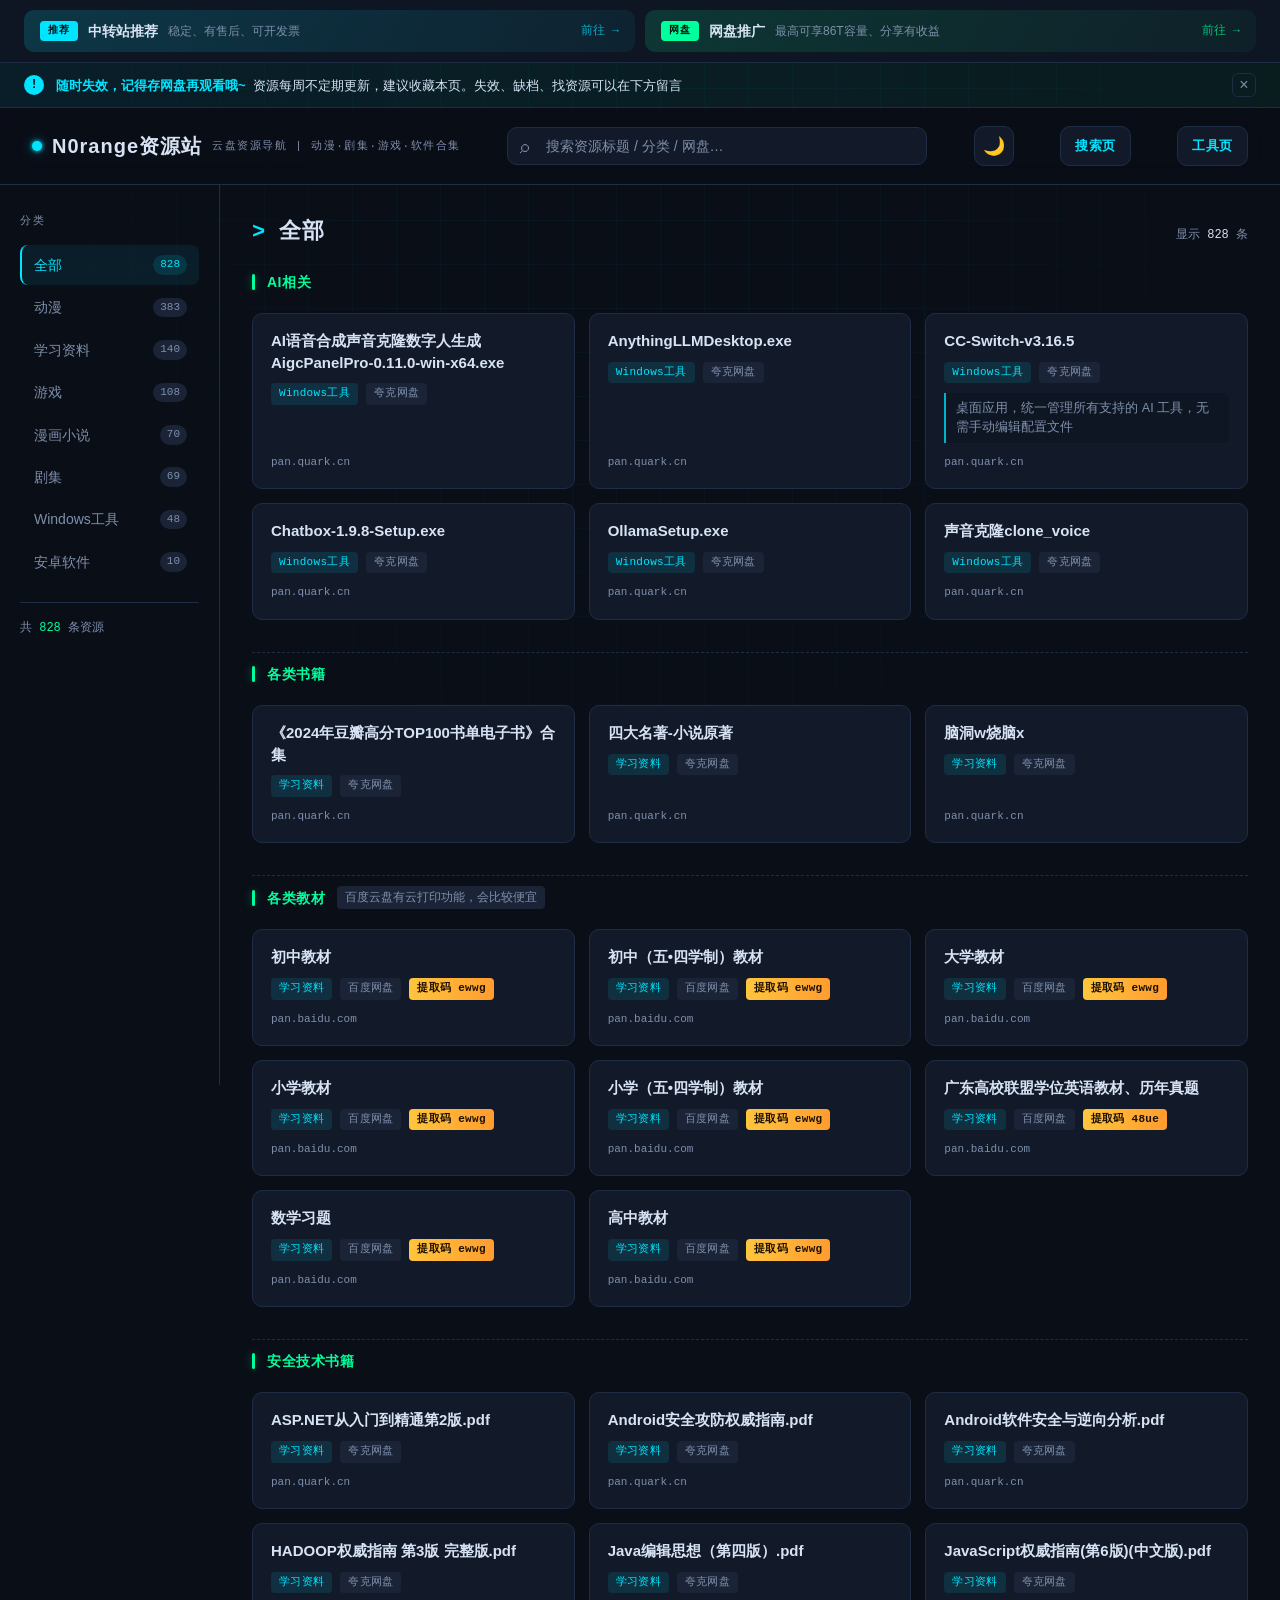
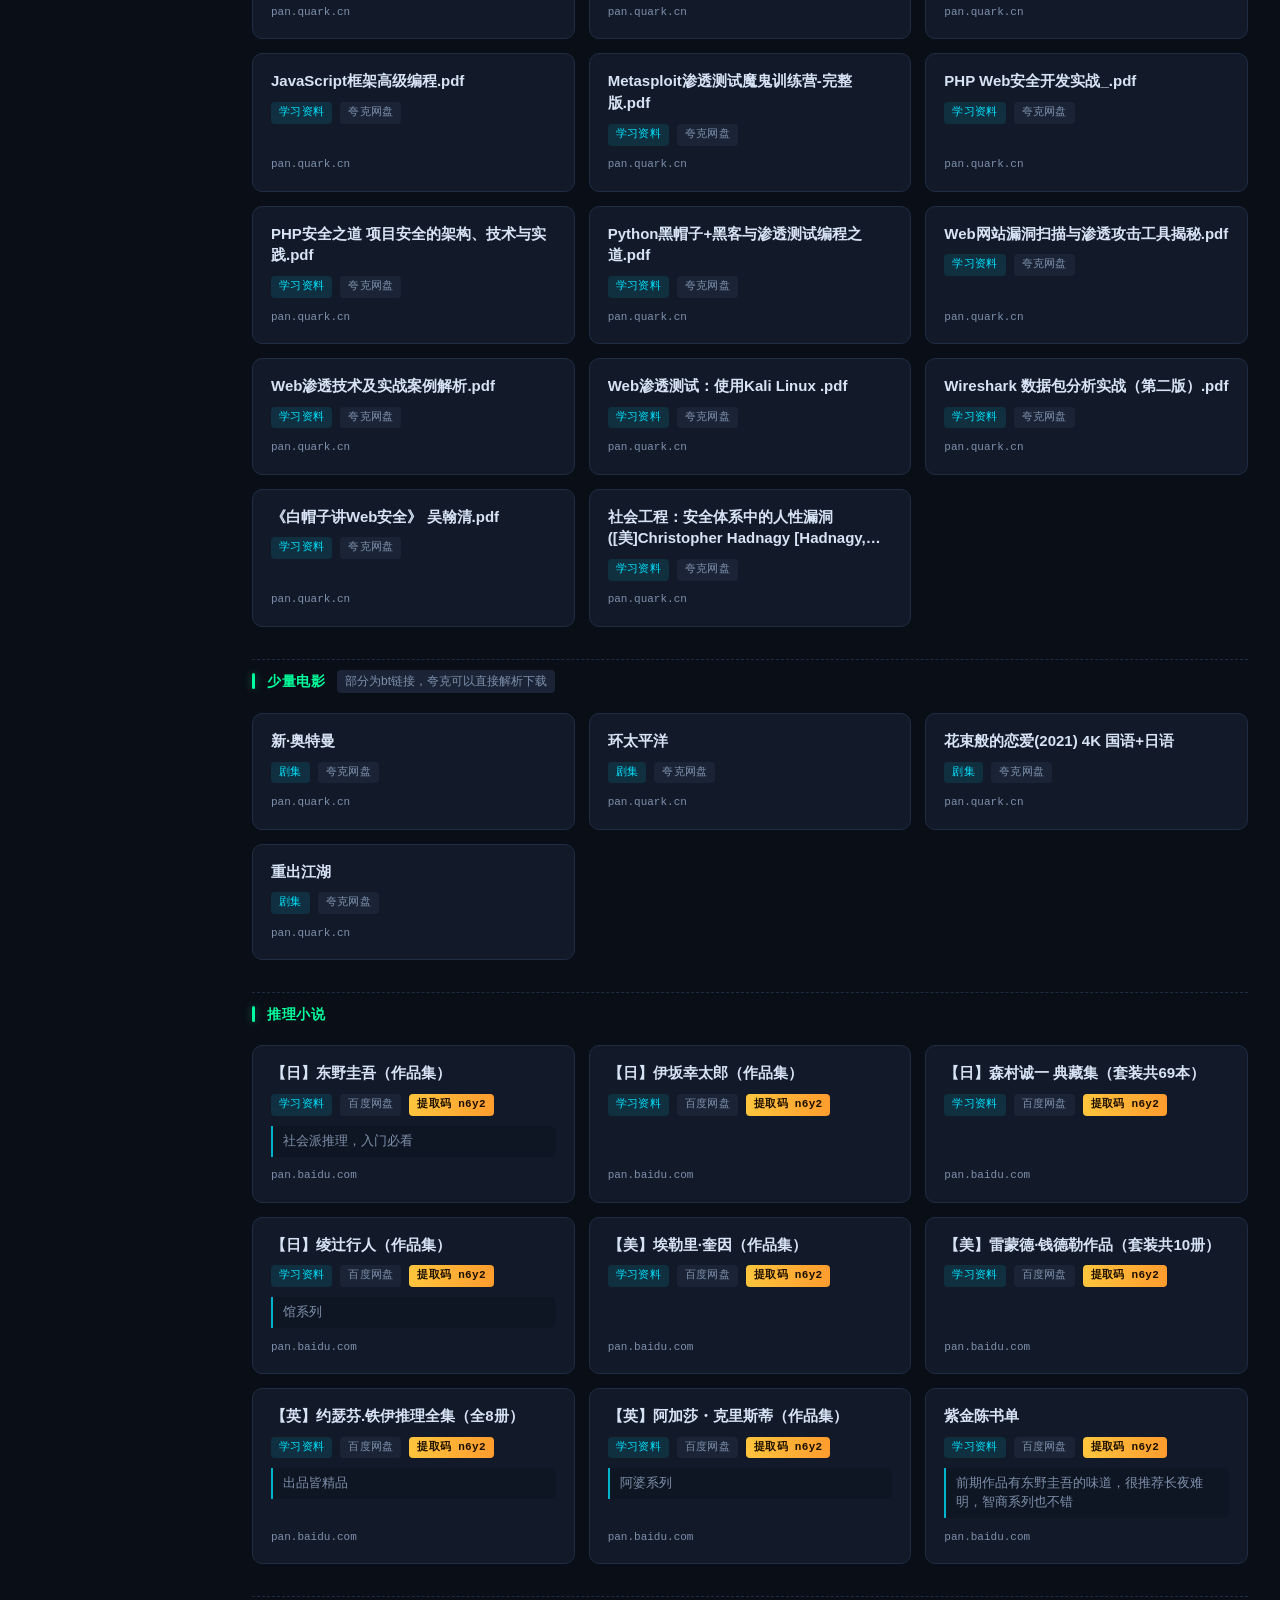
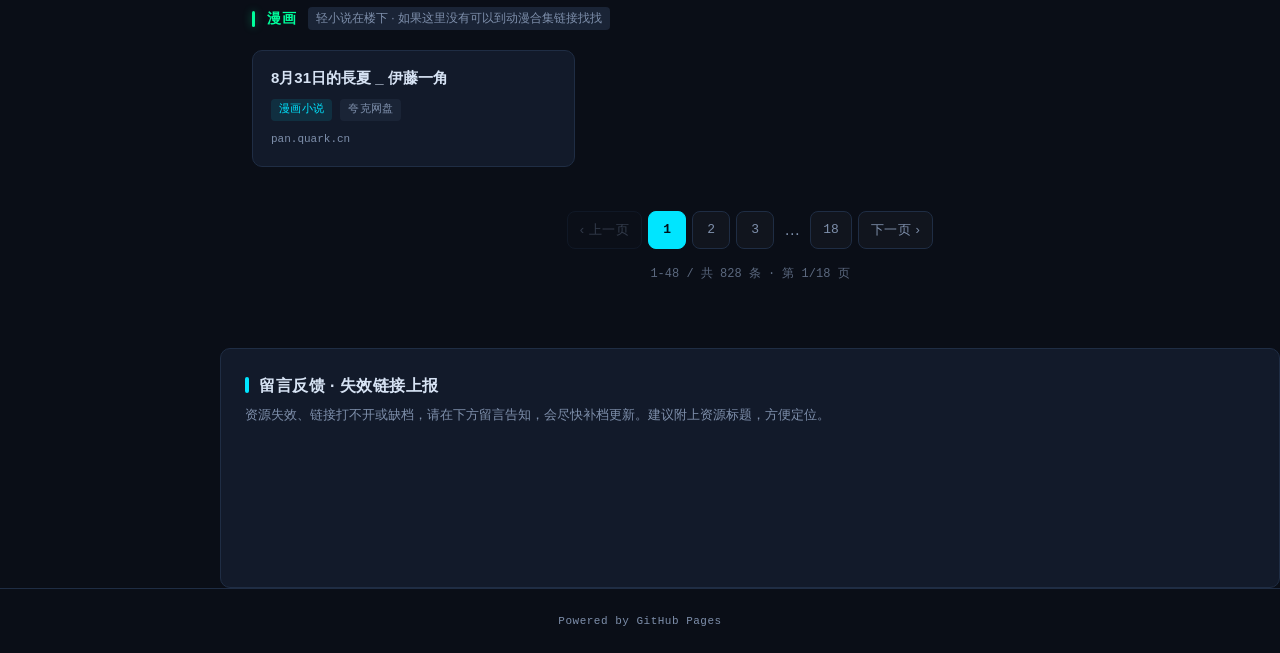
==== index.html @ 257127d5 "feat: 新增开发者工具页 tools.html - 格式化：JSON / Header / Cookie / Dict / JS / HTML - 转换：curl转requests / curl转" ====
<!DOCTYPE html>
<html lang="zh-CN">
<head>
  <meta charset="UTF-8" />
  <meta name="viewport" content="width=device-width, initial-scale=1.0" />

  <title>N0range资源站 - 云盘资源导航 | 动漫·剧集·游戏·漫画·轻小说·软件合集</title>
  <meta name="description" content="N0range资源站收录800+云盘资源：动漫、剧集、游戏、Windows软件、安卓应用、学习资料、漫画、轻小说，夸克/百度网盘链接持续更新，支持搜索与分类浏览，建议收藏本页。" />
  <meta name="keywords" content="云盘资源,夸克网盘,百度网盘,动漫资源,剧集,游戏下载,Windows软件,安卓软件,学习资料,漫画,漫画在线阅读,日本漫画,日漫,轻小说,轻小说下载,漫画合集,资源合集,资源导航,N0range" />
  <meta name="author" content="N0range" />
  <meta name="robots" content="index, follow" />
  <link rel="canonical" href="https://n0range.fun/" />

  <!-- 主题色 / 移动端 -->
  <meta name="theme-color" content="#0a0e17" />
  <meta name="format-detection" content="telephone=no" />
  <meta name="apple-mobile-web-app-title" content="N0range资源站" />

  <!-- Favicon（内联 SVG，避免额外请求） -->
  <link rel="icon" href="data:image/svg+xml,%3Csvg%20xmlns='http://www.w3.org/2000/svg'%20viewBox='0%200%2064%2064'%3E%3Crect%20width='64'%20height='64'%20rx='14'%20fill='%230a0e17'/%3E%3Cpath%20d='M18%2046V18L46%2046V18'%20fill='none'%20stroke='%2300e5ff'%20stroke-width='6'%20stroke-linecap='round'%20stroke-linejoin='round'/%3E%3C/svg%3E" />

  <!-- Open Graph（社交分享预览） -->
  <meta property="og:type" content="website" />
  <meta property="og:site_name" content="N0range资源站" />
  <meta property="og:locale" content="zh_CN" />
  <meta property="og:url" content="https://n0range.fun/" />
  <meta property="og:title" content="N0range资源站 - 云盘资源导航" />
  <meta property="og:description" content="收录800+云盘资源：动漫、剧集、游戏、Windows软件、安卓应用、学习资料、漫画、轻小说，夸克/百度网盘链接持续更新。" />

  <!-- Twitter Card -->
  <meta name="twitter:card" content="summary" />
  <meta name="twitter:title" content="N0range资源站 - 云盘资源导航" />
  <meta name="twitter:description" content="收录800+云盘资源：动漫、剧集、游戏、Windows软件、安卓应用、学习资料、漫画、轻小说，夸克/百度网盘链接持续更新。" />

  <link rel="stylesheet" href="style.css" />

  <!-- 结构化数据：网站身份（有助于品牌词搜索与站点展示） -->
  <script type="application/ld+json">
  {
    "@context": "https://schema.org",
    "@type": "WebSite",
    "name": "N0range资源站",
    "url": "https://n0range.fun/",
    "description": "收录800+云盘资源的导航站，涵盖动漫、剧集、游戏、Windows软件、安卓应用、学习资料、漫画与轻小说，夸克/百度网盘链接持续更新。",
    "inLanguage": "zh-CN"
  }
  </script>

  <!-- 首屏前同步应用主题，避免刷新时闪烁 -->
  <script>
  (function () {
    try {
      var t = localStorage.getItem("theme");
      if (t === "light") document.documentElement.setAttribute("data-theme", "light");
    } catch (e) {}
  })();
  </script>
</head>
<body>
  <!-- 背景网格装饰 -->
  <div class="grid-bg" aria-hidden="true"></div>

  <!-- 推广位 -->
  <div class="promo-bar">
    <a class="promo-item promo-1" href="https://xfastapi.ai/register?aff=7V3LJKVSNKTF" target="_blank" rel="noopener noreferrer">
      <span class="promo-tag">推荐</span>
      <span class="promo-name">中转站推荐</span>
      <span class="promo-desc">稳定、有售后、可开发票</span>
      <span class="promo-go">前往 →</span>
    </a>
    <a class="promo-item promo-2" href="https://dt.bd.cn/#/pages/login/register?invite_code=484200" target="_blank" rel="noopener noreferrer">
      <span class="promo-tag">网盘</span>
      <span class="promo-name">网盘推广</span>
      <span class="promo-desc">最高可享86T容量、分享有收益</span>
      <span class="promo-go">前往 →</span>
    </a>
  </div>

  <!-- 全局提示横幅 -->
  <div id="notice-banner" class="notice-banner">
    <span class="banner-icon">!</span>
    <div class="banner-text">
      <strong>随时失效，记得存网盘再观看哦~</strong>
      资源每周不定期更新，建议收藏本页。失效、缺档、找资源可以在下方留言
    </div>
    <button class="banner-close" aria-label="关闭">×</button>
  </div>

  <!-- 顶部栏 -->
  <header class="topbar">
    <div class="brand">
      <span class="logo-dot"></span>
      <h1>N0range资源站</h1>
      <span class="brand-sub">云盘资源导航 | 动漫·剧集·游戏·软件合集</span>
    </div>
    <div class="search-wrap">
      <input id="search" type="text" placeholder="搜索资源标题 / 分类 / 网盘…" autocomplete="off" />
      <span class="search-icon">⌕</span>
    </div>
    <button id="theme-toggle" class="theme-toggle" type="button" aria-label="切换主题" title="切换明/暗主题">
      <span class="theme-toggle-icon">🌙</span>
    </button>
    <a href="search.html" class="nav-link" title="搜索页">搜索页</a>
    <a href="tools.html" class="nav-link" title="工具页">工具页</a>
  </header>

  <!-- 主体 -->
  <main class="layout">
    <!-- 侧边分类 -->
    <aside class="sidebar">
      <div class="sidebar-title">分类</div>
      <nav id="category-list" class="cat-list"></nav>
      <div class="sidebar-stat">
        共 <span id="total-count">0</span> 条资源
      </div>
    </aside>

    <!-- 内容区 -->
    <section class="content">
      <div class="content-head">
        <div class="current-cat" id="current-cat">全部</div>
        <div class="result-count">显示 <span id="shown-count">0</span> 条</div>
      </div>
      <div id="cards" class="cards"></div>
      <div id="empty" class="empty" hidden>
        <div class="empty-icon">∅</div>
        <div>没有匹配的资源</div>
      </div>
      <div id="pagination" class="pagination"></div>
    </section>
  </main>

  <!-- 留言反馈 · 失效链接上报（Giscus 评论） -->
  <section class="comments" id="comments">
    <div class="comments-inner">
      <div class="comments-head">
        <h2 class="comments-title">留言反馈 · 失效链接上报</h2>
        <p class="comments-desc">资源失效、链接打不开或缺档，请在下方留言告知，会尽快补档更新。建议附上资源标题，方便定位。</p>
      </div>
      <div class="giscus"></div>
    </div>
  </section>

  <footer class="footer">
    <span>Powered by GitHub Pages</span>
  </footer>

  <!-- 无 JS 时的文本回退，便于不执行 JS 的爬虫与用户获取站点核心信息 -->
  <noscript>
    <div style="max-width:720px;margin:40px auto;padding:0 20px;color:#d7e3f4;font-family:-apple-system,BlinkMacSystemFont,'Segoe UI','PingFang SC','Microsoft YaHei',sans-serif;line-height:1.7;">
      <h2 style="color:#00e5ff;font-size:20px;">N0range资源站 · 云盘资源导航</h2>
      <p>N0range资源站收录 800+ 云盘资源，涵盖动漫、剧集、游戏、Windows软件、安卓应用、学习资料、漫画与轻小说，夸克网盘 / 百度网盘链接每周不定期更新。</p>
      <p>本站资源列表需启用 JavaScript 后才能浏览与搜索，请在浏览器设置中开启 JavaScript 后刷新本页。</p>
      <p>资源失效、缺档、找资源可以在下方留言</p>
    </div>
  </noscript>

  <script src="data.js" defer></script>
  <script src="app.js" defer></script>
  <script>
  var _hmt = _hmt || [];
  (function() {
    var hm = document.createElement("script");
    hm.src = "https://hm.baidu.com/hm.js?34fef999743b6737243c07d058b96ea3";
    hm.async = true;
    var s = document.getElementsByTagName("script")[0];
    s.parentNode.insertBefore(hm, s);
  })();
  </script>
</body>
</html>
---- style.css ----
/* ===== 暗色科技风 · 全局 ===== */
:root {
  --bg: #0a0e17;
  --bg-2: #0f1623;
  --panel: #121a2a;
  --panel-2: #1a2436;
  --border: #1f2d44;
  --border-hi: #2a3d5c;
  --text: #d7e3f4;
  --text-dim: #7e8fab;
  --accent: #00e5ff;
  --accent-2: #00b3cc;
  --accent-glow: rgba(0, 229, 255, 0.45);
  --green: #00ff9d;
  --radius: 10px;
  --mono: "JetBrains Mono", "Fira Code", "SF Mono", Consolas, Monaco, monospace;
  --sans: -apple-system, BlinkMacSystemFont, "Segoe UI", "PingFang SC",
    "Microsoft YaHei", Roboto, Helvetica, Arial, sans-serif;
}

* { box-sizing: border-box; margin: 0; padding: 0; }

html, body { height: 100%; }

body {
  font-family: var(--sans);
  background: var(--bg);
  color: var(--text);
  line-height: 1.6;
  -webkit-font-smoothing: antialiased;
  overflow-x: hidden;
}

/* 背景网格 */
.grid-bg {
  position: fixed;
  inset: 0;
  background-image:
    linear-gradient(rgba(0, 229, 255, 0.04) 1px, transparent 1px),
    linear-gradient(90deg, rgba(0, 229, 255, 0.04) 1px, transparent 1px);
  background-size: 44px 44px;
  mask-image: radial-gradient(ellipse at 50% 0%, #000 30%, transparent 80%);
  -webkit-mask-image: radial-gradient(ellipse at 50% 0%, #000 30%, transparent 80%);
  pointer-events: none;
  z-index: 0;
}

/* ===== 推广位 ===== */
.promo-bar {
  position: relative;
  z-index: 3;
  display: grid;
  grid-template-columns: 1fr 1fr;
  gap: 10px;
  padding: 10px 24px;
  background: var(--bg-2);
  border-bottom: 1px solid var(--border);
}
.promo-item {
  position: relative;
  display: flex;
  align-items: center;
  gap: 10px;
  padding: 10px 16px;
  border-radius: var(--radius);
  text-decoration: none;
  overflow: hidden;
  transition: transform 0.18s, box-shadow 0.18s;
}
.promo-item::after {
  content: "";
  position: absolute;
  inset: 0;
  border: 1px solid transparent;
  border-radius: var(--radius);
  pointer-events: none;
  transition: border-color 0.18s;
}
.promo-item:hover {
  transform: translateY(-1px);
  box-shadow: 0 6px 18px rgba(0, 0, 0, 0.35);
}
.promo-item:hover::after { border-color: rgba(255, 255, 255, 0.25); }

.promo-1 {
  background: linear-gradient(120deg, rgba(0, 229, 255, 0.16), rgba(0, 179, 204, 0.08));
}
.promo-2 {
  background: linear-gradient(120deg, rgba(0, 255, 157, 0.14), rgba(0, 200, 130, 0.06));
}
.promo-tag {
  flex-shrink: 0;
  font-family: var(--mono);
  font-size: 10px;
  font-weight: 700;
  letter-spacing: 1px;
  padding: 2px 8px;
  border-radius: 4px;
  text-transform: uppercase;
}
.promo-1 .promo-tag { color: #001018; background: var(--accent); }
.promo-2 .promo-tag { color: #00150c; background: var(--green); }

.promo-name {
  font-size: 14px;
  font-weight: 700;
  color: var(--text);
  white-space: nowrap;
}
.promo-desc {
  font-size: 12px;
  color: var(--text-dim);
  white-space: nowrap;
  overflow: hidden;
  text-overflow: ellipsis;
}
.promo-go {
  margin-left: auto;
  flex-shrink: 0;
  font-family: var(--mono);
  font-size: 12px;
  color: var(--accent);
  opacity: 0.7;
  transition: opacity 0.18s, transform 0.18s;
}
.promo-2 .promo-go { color: var(--green); }
.promo-item:hover .promo-go { opacity: 1; transform: translateX(3px); }

@media (max-width: 860px) {
  .promo-bar { grid-template-columns: 1fr; padding: 10px 14px; }
  .promo-desc { display: none; }
}

/* ===== 全局提示横幅 ===== */
.notice-banner {
  position: relative;
  z-index: 3;
  display: flex;
  align-items: center;
  gap: 12px;
  padding: 10px 24px;
  background: linear-gradient(90deg, rgba(0, 229, 255, 0.08), rgba(0, 255, 157, 0.06));
  border-bottom: 1px solid var(--border);
  color: var(--text);
  font-size: 13px;
}
.notice-banner .banner-icon {
  display: flex;
  align-items: center;
  justify-content: center;
  width: 20px; height: 20px;
  flex-shrink: 0;
  border-radius: 50%;
  background: var(--accent);
  color: #001018;
  font-weight: 700;
  font-size: 12px;
  font-family: var(--mono);
}
.notice-banner .banner-text { flex: 1; line-height: 1.5; }
.notice-banner .banner-text strong { color: var(--accent); margin-right: 4px; }
.notice-banner .banner-close {
  flex-shrink: 0;
  width: 24px; height: 24px;
  background: transparent;
  border: 1px solid var(--border);
  border-radius: 6px;
  color: var(--text-dim);
  font-size: 16px;
  cursor: pointer;
  line-height: 1;
  transition: all 0.15s;
}
.notice-banner .banner-close:hover { color: var(--text); border-color: var(--border-hi); }

/* 行内链接（备注/提示中的 url） */
.inline-link {
  color: var(--accent);
  text-decoration: none;
  border-bottom: 1px dotted var(--accent);
  word-break: break-all;
}
.inline-link:hover { opacity: 0.8; }

/* ===== 顶部栏 ===== */
.topbar {
  position: relative;
  z-index: 2;
  display: flex;
  align-items: center;
  justify-content: space-between;
  gap: 24px;
  padding: 18px 32px;
  border-bottom: 1px solid var(--border);
  background: rgba(10, 14, 23, 0.85);
  backdrop-filter: blur(12px);
  flex-wrap: wrap;
}

.brand { display: flex; align-items: center; gap: 10px; }
.brand h1 {
  font-size: 20px;
  font-weight: 700;
  letter-spacing: 1px;
}
.logo-dot {
  width: 10px; height: 10px;
  border-radius: 50%;
  background: var(--accent);
  box-shadow: 0 0 12px var(--accent-glow), 0 0 4px var(--accent);
  animation: pulse 2s ease-in-out infinite;
}
@keyframes pulse {
  0%, 100% { opacity: 1; transform: scale(1); }
  50% { opacity: 0.6; transform: scale(0.85); }
}
.brand-sub {
  font-family: var(--mono);
  font-size: 11px;
  color: var(--text-dim);
  letter-spacing: 1.5px;
}

.search-wrap { position: relative; flex: 1; max-width: 420px; min-width: 220px; }
#search {
  width: 100%;
  padding: 10px 14px 10px 38px;
  background: var(--panel);
  border: 1px solid var(--border);
  border-radius: var(--radius);
  color: var(--text);
  font-size: 14px;
  font-family: var(--sans);
  outline: none;
  transition: border-color 0.2s, box-shadow 0.2s;
}
#search::placeholder { color: var(--text-dim); }
#search:focus {
  border-color: var(--accent);
  box-shadow: 0 0 0 3px rgba(0, 229, 255, 0.12);
}
.search-icon {
  position: absolute;
  left: 13px; top: 50%;
  transform: translateY(-50%);
  color: var(--text-dim);
  font-size: 18px;
  pointer-events: none;
}

/* ===== 布局 ===== */
.layout {
  position: relative;
  z-index: 1;
  display: grid;
  grid-template-columns: 220px 1fr;
  gap: 0;
  max-width: 1280px;
  margin: 0 auto;
  min-height: calc(100vh - 130px);
}

/* 侧边栏 */
.sidebar {
  padding: 28px 20px;
  border-right: 1px solid var(--border);
  position: sticky;
  top: 0;
  align-self: start;
  height: 100vh;
  overflow-y: auto;
}
.sidebar-title {
  font-family: var(--mono);
  font-size: 11px;
  letter-spacing: 2px;
  color: var(--text-dim);
  text-transform: uppercase;
  margin-bottom: 14px;
}
.cat-list { display: flex; flex-direction: column; gap: 2px; }
.cat-item {
  display: flex;
  align-items: center;
  justify-content: space-between;
  padding: 9px 12px;
  border-radius: 8px;
  cursor: pointer;
  color: var(--text-dim);
  font-size: 14px;
  transition: all 0.15s;
  border-left: 2px solid transparent;
}
.cat-item:hover { color: var(--text); background: var(--panel); }
.cat-item.active {
  color: var(--accent);
  background: rgba(0, 229, 255, 0.08);
  border-left-color: var(--accent);
}
.cat-item .cat-name { white-space: nowrap; overflow: hidden; text-overflow: ellipsis; }
.cat-item .cat-count {
  font-family: var(--mono);
  font-size: 11px;
  color: var(--text-dim);
  background: var(--panel-2);
  padding: 1px 7px;
  border-radius: 10px;
}
.cat-item.active .cat-count { color: var(--accent); background: rgba(0, 229, 255, 0.12); }

.sidebar-stat {
  margin-top: 20px;
  padding-top: 16px;
  border-top: 1px solid var(--border);
  font-family: var(--mono);
  font-size: 12px;
  color: var(--text-dim);
}
.sidebar-stat span { color: var(--green); }

/* 内容区 */
.content { padding: 28px 32px; }
.content-head {
  display: flex;
  align-items: baseline;
  justify-content: space-between;
  margin-bottom: 20px;
}
.current-cat {
  font-size: 22px;
  font-weight: 700;
  letter-spacing: 0.5px;
}
.current-cat::before {
  content: "> ";
  color: var(--accent);
  font-family: var(--mono);
}
.result-count { font-family: var(--mono); font-size: 12px; color: var(--text-dim); }
.result-count span { color: var(--text); }

/* 卡片网格 */
.cards {
  display: grid;
  grid-template-columns: repeat(auto-fill, minmax(280px, 1fr));
  gap: 14px;
}
.card {
  position: relative;
  display: flex;
  flex-direction: column;
  gap: 10px;
  padding: 16px 18px;
  background: var(--panel);
  border: 1px solid var(--border);
  border-radius: var(--radius);
  color: var(--text);
  transition: transform 0.18s, border-color 0.18s, box-shadow 0.18s;
  overflow: hidden;
}
.card::before {
  content: "";
  position: absolute;
  left: 0; top: 0; bottom: 0;
  width: 3px;
  background: linear-gradient(var(--accent), var(--accent-2));
  opacity: 0;
  transition: opacity 0.18s;
}
.card:hover {
  transform: translateY(-2px);
  border-color: var(--border-hi);
  box-shadow: 0 8px 24px rgba(0, 0, 0, 0.4), 0 0 0 1px rgba(0, 229, 255, 0.15);
}
.card:hover::before { opacity: 1; }

/* 拉伸主链接：覆盖整张卡片，整卡可点击跳转主链接 */
.card-link {
  position: absolute;
  inset: 0;
  z-index: 2;
}
/* 漫画按钮 / 备注内行内链接：置于最上层，可独立点击 */
.card-manga,
.card .inline-link {
  position: relative;
  z-index: 3;
}

.card-title {
  font-size: 15px;
  font-weight: 600;
  line-height: 1.45;
  color: var(--text);
  display: -webkit-box;
  -webkit-line-clamp: 2;
  -webkit-box-orient: vertical;
  overflow: hidden;
}
.card-meta { display: flex; align-items: center; gap: 8px; flex-wrap: wrap; }
.tag {
  font-family: var(--mono);
  font-size: 11px;
  padding: 2px 8px;
  border-radius: 4px;
  letter-spacing: 0.3px;
}
.tag-cat { color: var(--accent); background: rgba(0, 229, 255, 0.1); }
.tag-src { color: var(--text-dim); background: var(--panel-2); }
.tag-code {
  color: #1a0f00;
  background: linear-gradient(90deg, #ffc53d, #ff9c2e);
  font-weight: 600;
}
.card-note {
  font-size: 12.5px;
  line-height: 1.5;
  color: var(--text-dim);
  padding: 6px 10px;
  background: var(--bg-2);
  border-left: 2px solid var(--accent-2);
  border-radius: 0 6px 6px 0;
  word-break: break-word;
}
.card-foot {
  display: flex;
  align-items: center;
  justify-content: space-between;
  gap: 8px;
  margin-top: auto;
}
.card-url {
  flex: 1;
  min-width: 0;
  font-family: var(--mono);
  font-size: 11px;
  color: var(--text-dim);
  white-space: nowrap;
  overflow: hidden;
  text-overflow: ellipsis;
}
/* 漫画链接按钮（部分动漫条目） */
.card-manga {
  flex-shrink: 0;
  font-family: var(--sans);
  font-size: 12px;
  font-weight: 600;
  color: var(--green);
  background: rgba(0, 255, 157, 0.1);
  border: 1px solid rgba(0, 255, 157, 0.3);
  padding: 3px 10px;
  border-radius: 12px;
  text-decoration: none;
  white-space: nowrap;
  max-width: 60%;
  overflow: hidden;
  text-overflow: ellipsis;
  transition: background 0.15s, border-color 0.15s;
}
.card-manga:hover {
  background: rgba(0, 255, 157, 0.2);
  border-color: var(--green);
}
.card-go {
  font-family: var(--mono);
  font-size: 12px;
  color: var(--accent);
  opacity: 0;
  transform: translateX(-6px);
  transition: opacity 0.18s, transform 0.18s;
  flex-shrink: 0;
}
.card:hover .card-go { opacity: 1; transform: translateX(0); }

/* 分节标题 */
.section-divider {
  grid-column: 1 / -1;
  display: flex;
  align-items: center;
  gap: 12px;
  margin: 18px 0 6px;
  padding-top: 10px;
  border-top: 1px dashed var(--border);
}
.section-divider:first-child { margin-top: 0; border-top: none; padding-top: 0; }
.section-bar {
  width: 3px; height: 16px;
  background: var(--green);
  border-radius: 2px;
  box-shadow: 0 0 8px rgba(0, 255, 157, 0.4);
}
.section-name {
  font-size: 14px;
  font-weight: 700;
  color: var(--green);
  letter-spacing: 0.5px;
}
.section-tip {
  font-size: 12px;
  color: var(--text-dim);
  padding: 2px 8px;
  background: var(--panel-2);
  border-radius: 4px;
}

/* 空状态 */
.empty {
  text-align: center;
  padding: 80px 20px;
  color: var(--text-dim);
}
.empty-icon { font-size: 48px; margin-bottom: 12px; opacity: 0.4; }

/* 分页 */
.pagination {
  display: flex;
  flex-wrap: wrap;
  align-items: center;
  justify-content: center;
  gap: 6px;
  margin: 28px 0 12px;
  padding: 16px;
}
.page-btn {
  min-width: 38px;
  height: 38px;
  padding: 0 12px;
  font-family: var(--mono);
  font-size: 13px;
  color: var(--text-dim);
  background: rgba(255, 255, 255, 0.03);
  border: 1px solid var(--border);
  border-radius: 8px;
  cursor: pointer;
  transition: all 0.16s;
}
.page-btn:hover:not(:disabled):not(.active) {
  color: var(--text);
  border-color: var(--accent);
  background: rgba(0, 229, 255, 0.08);
}
.page-btn.active {
  color: #001018;
  background: var(--accent);
  border-color: var(--accent);
  font-weight: 700;
  cursor: default;
}
.page-btn:disabled,
.page-btn.disabled {
  opacity: 0.35;
  cursor: not-allowed;
}
.page-nav { font-family: var(--font); letter-spacing: 0.5px; }
.page-ellipsis {
  color: var(--text-dim);
  padding: 0 4px;
  user-select: none;
}
.page-info {
  width: 100%;
  text-align: center;
  margin-top: 10px;
  font-family: var(--mono);
  font-size: 12px;
  color: var(--text-dim);
  opacity: 0.7;
}
@media (max-width: 860px) {
  .page-btn { min-width: 34px; height: 34px; padding: 0 8px; font-size: 12px; }
  .page-nav { padding: 0 10px; }
}

/* 页脚 */
.footer {
  position: relative;
  z-index: 1;
  text-align: center;
  padding: 24px;
  font-family: var(--mono);
  font-size: 11px;
  color: var(--text-dim);
  border-top: 1px solid var(--border);
  letter-spacing: 0.5px;
}

/* ===== 留言反馈 / Giscus ===== */
.comments {
  position: relative;
  z-index: 1;
  max-width: 1280px;
  margin: 0 auto;
  padding: 8px 0 0;
}
.comments-inner {
  margin-left: 220px;
  padding: 24px;
  background: var(--panel);
  border: 1px solid var(--border);
  border-radius: var(--radius);
}
.comments-head { margin-bottom: 18px; }
.comments-title {
  font-size: 16px;
  font-weight: 600;
  color: var(--text);
  letter-spacing: 0.5px;
}
.comments-title::before {
  content: "";
  display: inline-block;
  width: 4px;
  height: 16px;
  margin-right: 10px;
  vertical-align: -2px;
  background: var(--accent);
  border-radius: 2px;
}
.comments-desc {
  margin-top: 6px;
  font-size: 13px;
  color: var(--text-dim);
}
.giscus { min-height: 120px; }
.giscus-pending {
  padding: 24px 0;
  text-align: center;
  font-size: 13px;
  color: var(--text-dim);
}

/* ===== 主题切换按钮 ===== */
.theme-toggle {
  flex-shrink: 0;
  width: 40px;
  height: 40px;
  display: flex;
  align-items: center;
  justify-content: center;
  background: var(--panel);
  border: 1px solid var(--border);
  border-radius: var(--radius);
  color: var(--text);
  font-size: 18px;
  line-height: 1;
  cursor: pointer;
  transition: border-color 0.18s, box-shadow 0.18s, transform 0.12s;
}
.theme-toggle:hover {
  border-color: var(--accent);
  box-shadow: 0 0 0 3px rgba(0, 229, 255, 0.12);
}
.theme-toggle:active { transform: scale(0.92); }
.theme-toggle-icon { pointer-events: none; }

/* 跳转到 DorkHunt 搜索语法生成器 */
.nav-link {
  flex-shrink: 0;
  display: flex;
  align-items: center;
  height: 40px;
  padding: 0 14px;
  background: var(--panel);
  border: 1px solid var(--border);
  border-radius: var(--radius);
  color: var(--accent);
  font-size: 13px;
  font-weight: 600;
  letter-spacing: 0.5px;
  text-decoration: none;
  transition: border-color 0.18s, box-shadow 0.18s, transform 0.12s;
}
.nav-link:hover {
  border-color: var(--accent);
  box-shadow: 0 0 0 3px rgba(0, 229, 255, 0.12);
}
.nav-link:active { transform: scale(0.96); }

/* ===== 明亮主题 =====
   通过 [data-theme="light"] 覆盖根变量，暗色保持默认 */
:root[data-theme="light"] {
  --bg: #f4f6fb;
  --bg-2: #eaeef6;
  --panel: #ffffff;
  --panel-2: #eef2f8;
  --border: #d6deea;
  --border-hi: #b9c5d6;
  --text: #1a2433;
  --text-dim: #5d6b82;
  --accent: #0088a8;
  --accent-2: #006d88;
  --accent-glow: rgba(0, 136, 168, 0.25);
  --green: #00a86b;
}
:root[data-theme="light"] body { background: var(--bg); }
:root[data-theme="light"] .grid-bg {
  background-image:
    linear-gradient(rgba(0, 136, 168, 0.05) 1px, transparent 1px),
    linear-gradient(90deg, rgba(0, 136, 168, 0.05) 1px, transparent 1px);
}
:root[data-theme="light"] .topbar { background: rgba(244, 246, 251, 0.85); }
:root[data-theme="light"] .page-btn { background: rgba(0, 0, 0, 0.03); }
:root[data-theme="light"] .theme-toggle:hover {
  box-shadow: 0 0 0 3px rgba(0, 136, 168, 0.15);
}

/* ===== 响应式 ===== */
@media (max-width: 860px) {
  .topbar { padding: 14px 18px; }
  .layout { grid-template-columns: 1fr; }
  .sidebar {
    position: static;
    height: auto;
    border-right: none;
    border-bottom: 1px solid var(--border);
    padding: 16px 18px;
  }
  .cat-list { flex-direction: row; flex-wrap: wrap; gap: 6px; }
  .cat-item { border-left: none; border: 1px solid var(--border); }
  .cat-item.active { border-color: var(--accent); }
  .content { padding: 20px 18px; }
  .cards { grid-template-columns: 1fr; }
  .theme-toggle { width: 36px; height: 36px; font-size: 16px; }
  .nav-link { height: 36px; padding: 0 10px; font-size: 12px; }
  .comments { padding: 8px 18px 0; }
  .comments-inner { margin-left: 0; }
}
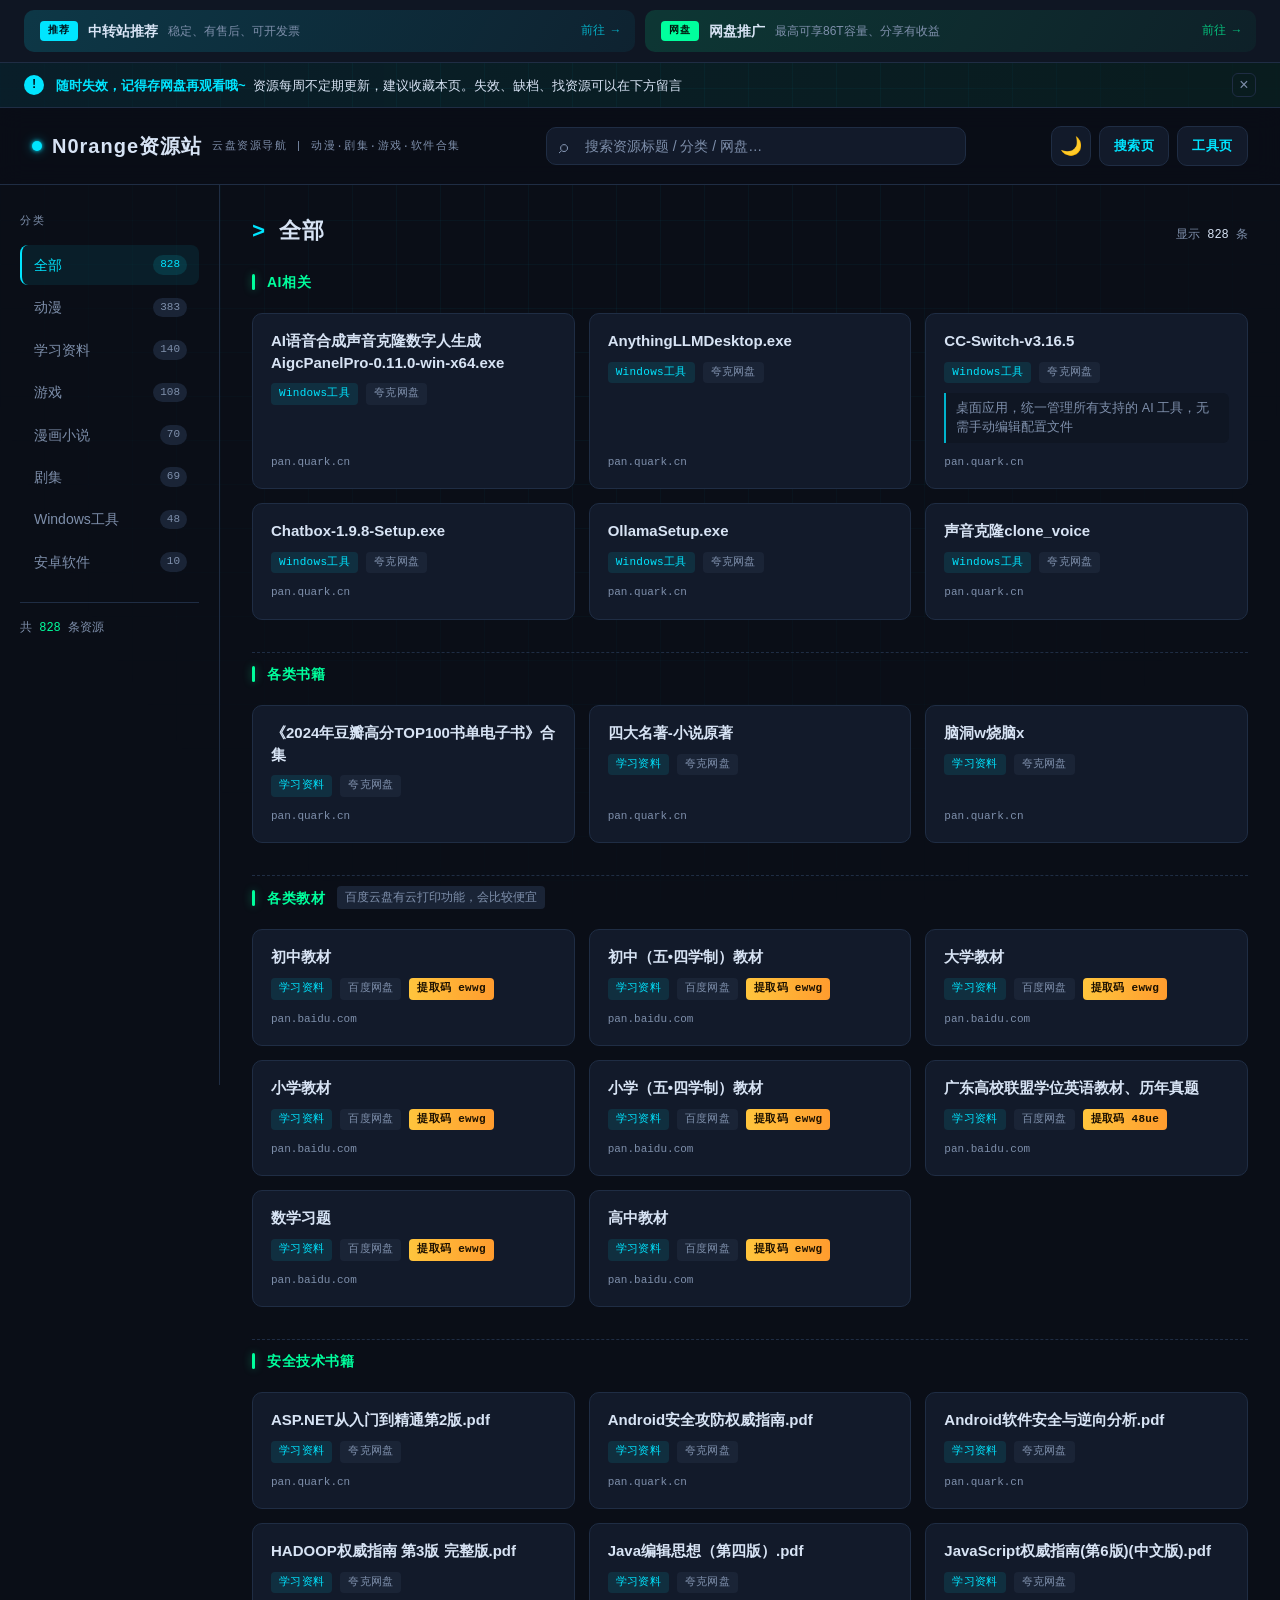
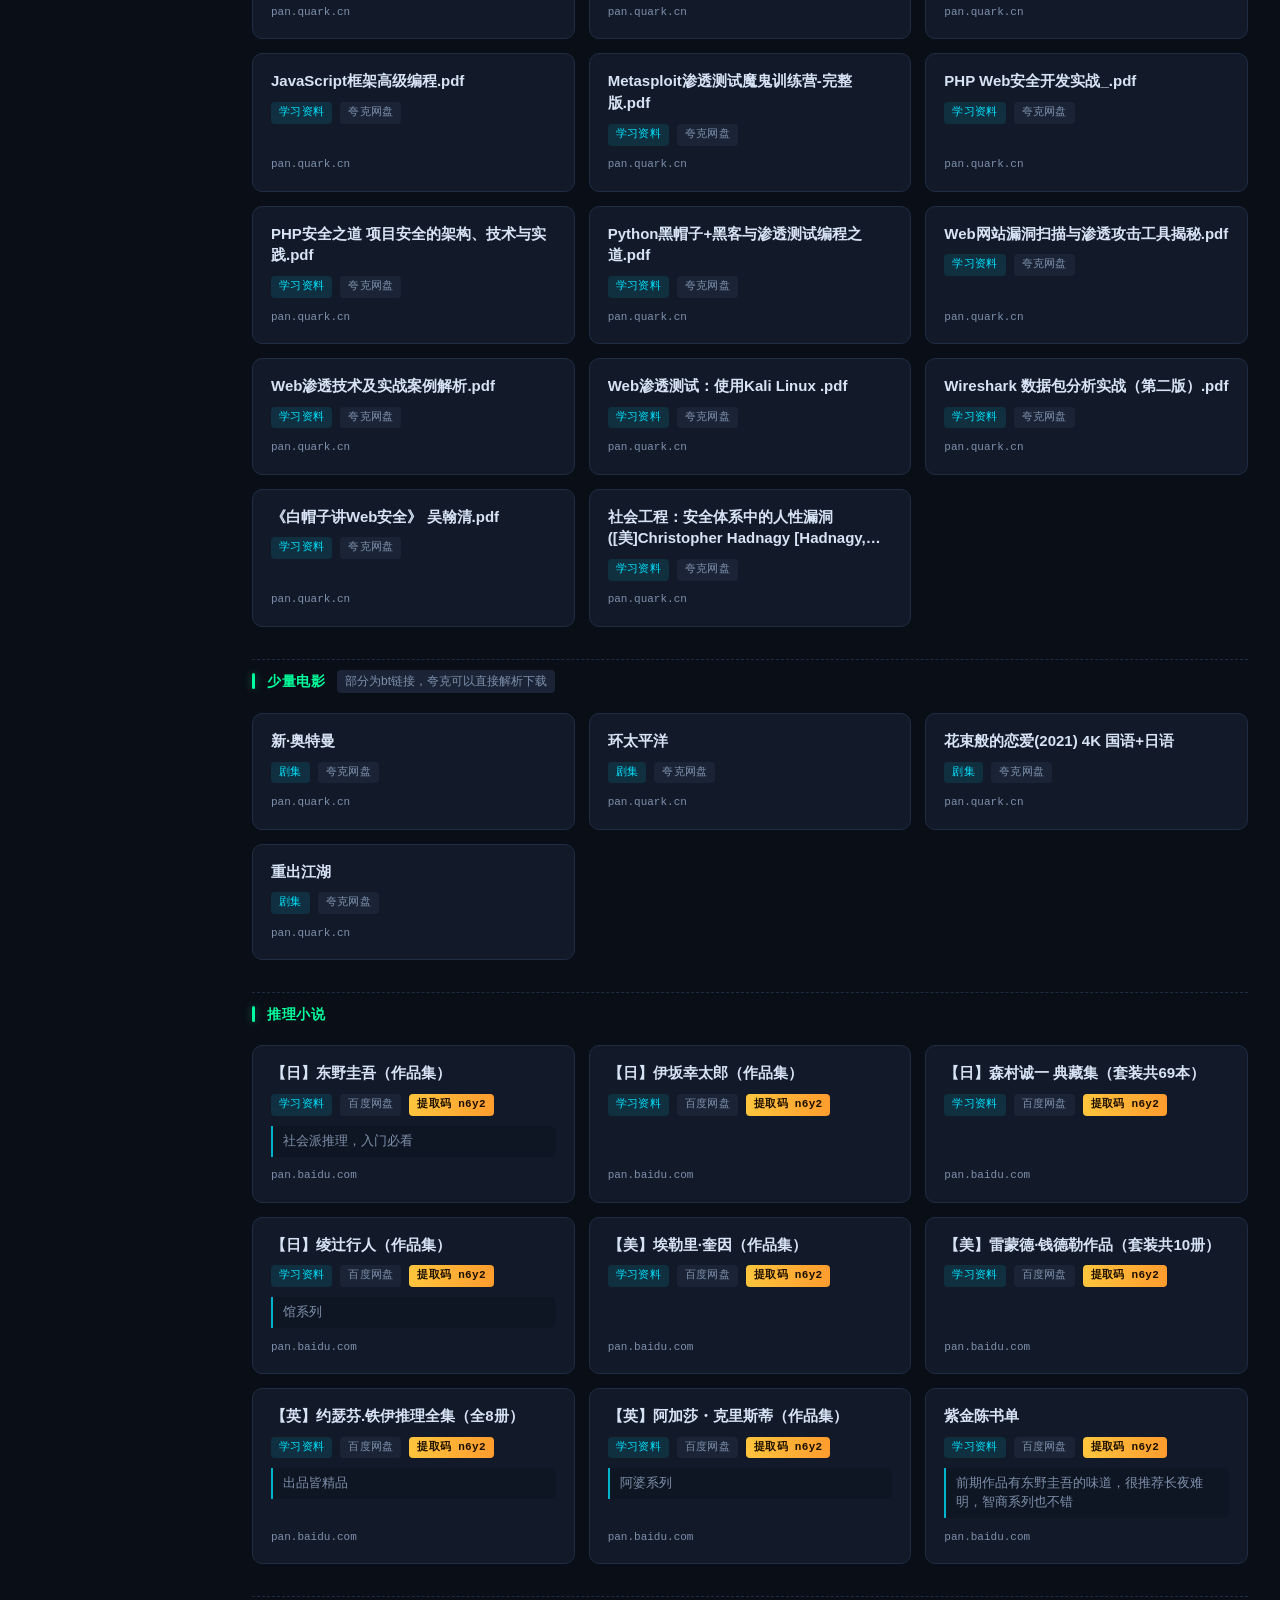
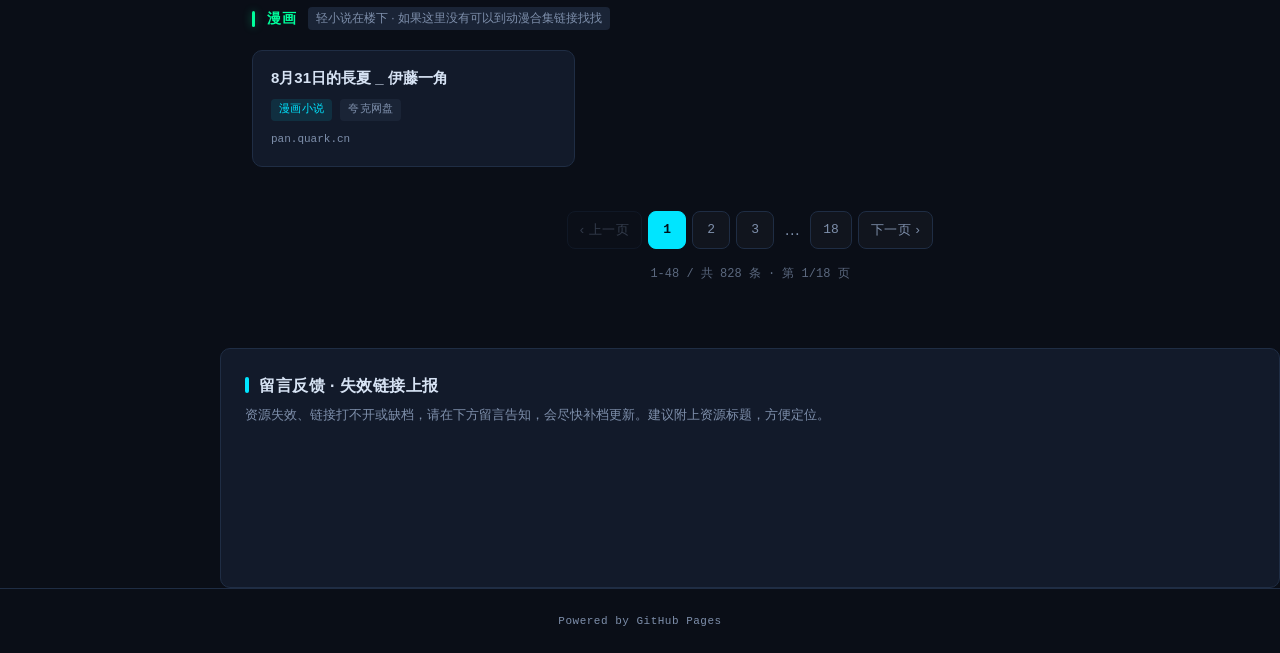
==== commit 26d7eb1c: "feat: SEO优化 Co-authored-by: traeagent <traeagent@users.noreply.github.com>" ====
--- a/index.html
+++ b/index.html
@@ -97,11 +97,13 @@
       <input id="search" type="text" placeholder="搜索资源标题 / 分类 / 网盘…" autocomplete="off" />
       <span class="search-icon">⌕</span>
     </div>
-    <button id="theme-toggle" class="theme-toggle" type="button" aria-label="切换主题" title="切换明/暗主题">
-      <span class="theme-toggle-icon">🌙</span>
-    </button>
-    <a href="search.html" class="nav-link" title="搜索页">搜索页</a>
-    <a href="tools.html" class="nav-link" title="工具页">工具页</a>
+    <div class="nav-actions">
+      <button id="theme-toggle" class="theme-toggle" type="button" aria-label="切换主题" title="切换明/暗主题">
+        <span class="theme-toggle-icon">🌙</span>
+      </button>
+      <a href="search.html" class="nav-link" title="搜索页">搜索页</a>
+      <a href="tools.html" class="nav-link" title="工具页">工具页</a>
+    </div>
   </header>
 
   <!-- 主体 -->
--- a/style.css
+++ b/style.css
@@ -654,6 +654,12 @@
 .theme-toggle-icon { pointer-events: none; }
 
 /* 跳转到 DorkHunt 搜索语法生成器 */
+.nav-actions {
+  display: flex;
+  align-items: center;
+  gap: 8px;
+  flex-shrink: 0;
+}
 .nav-link {
   flex-shrink: 0;
   display: flex;
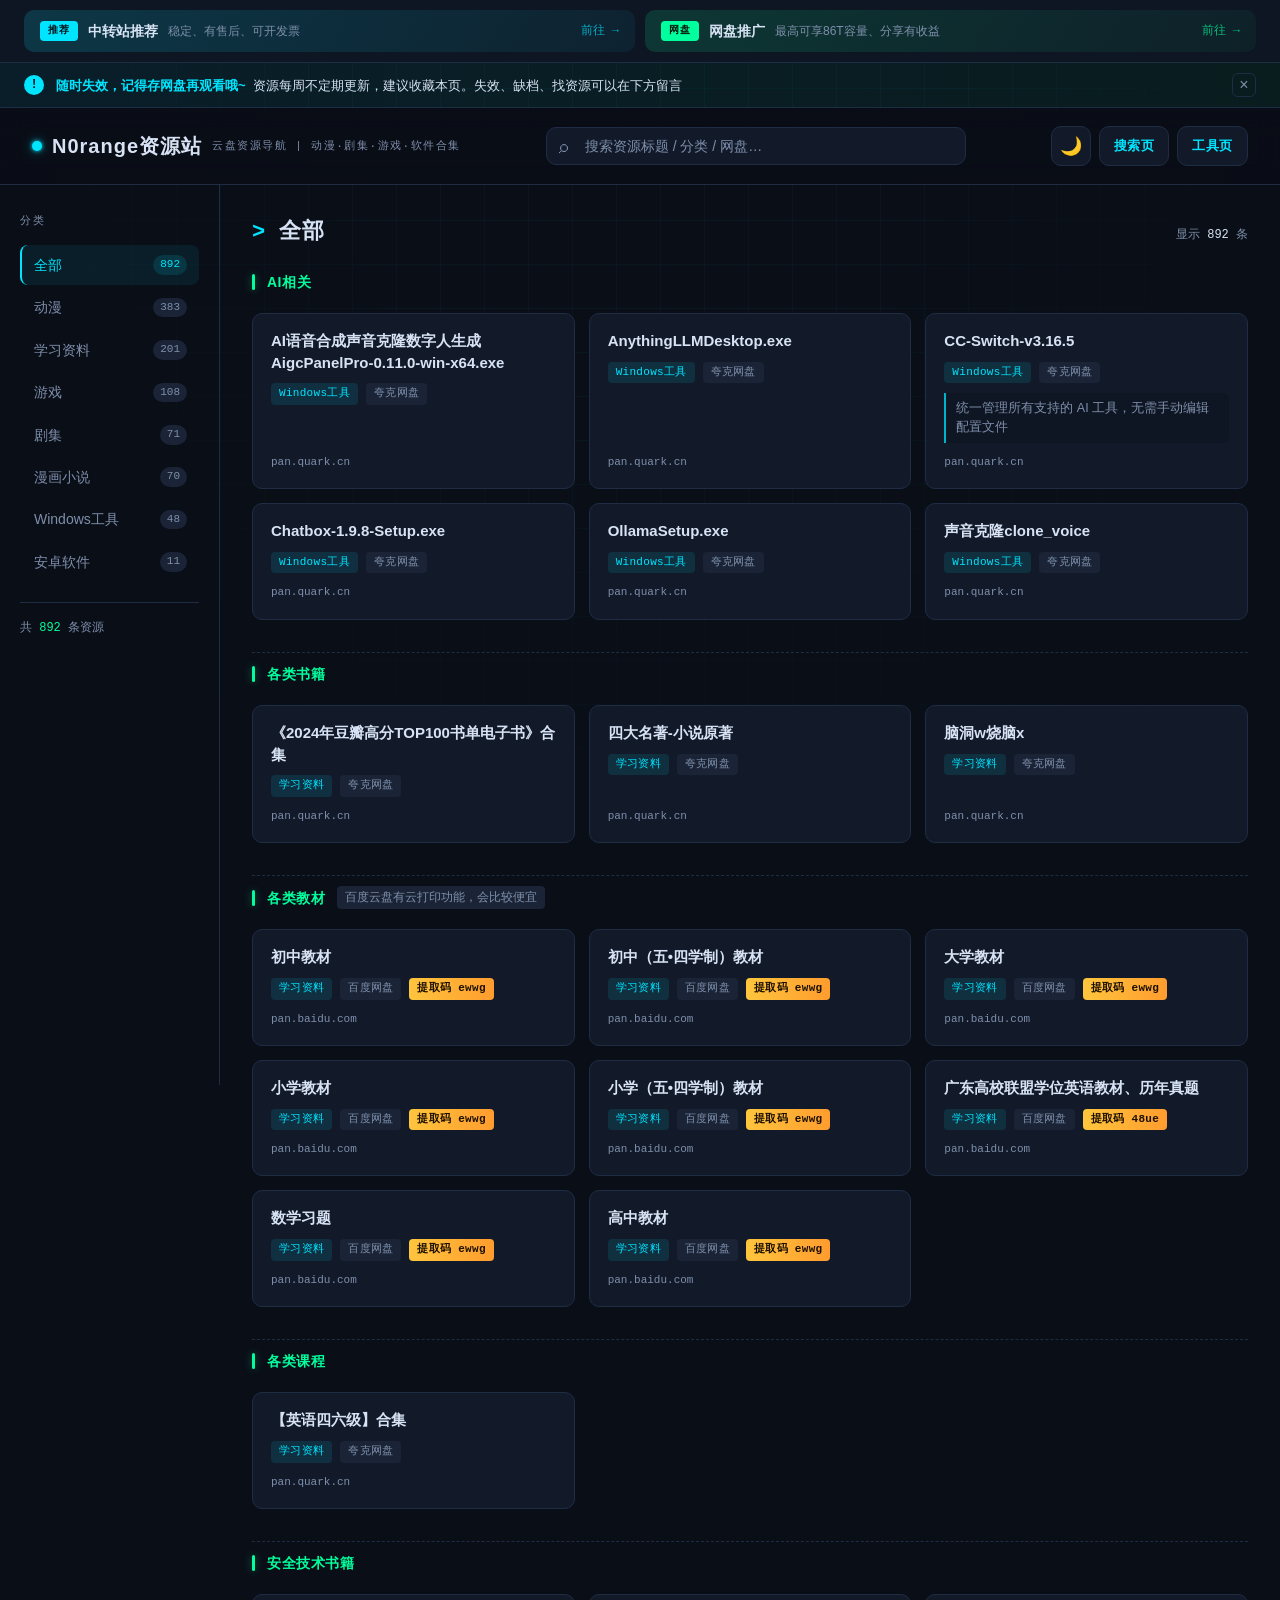
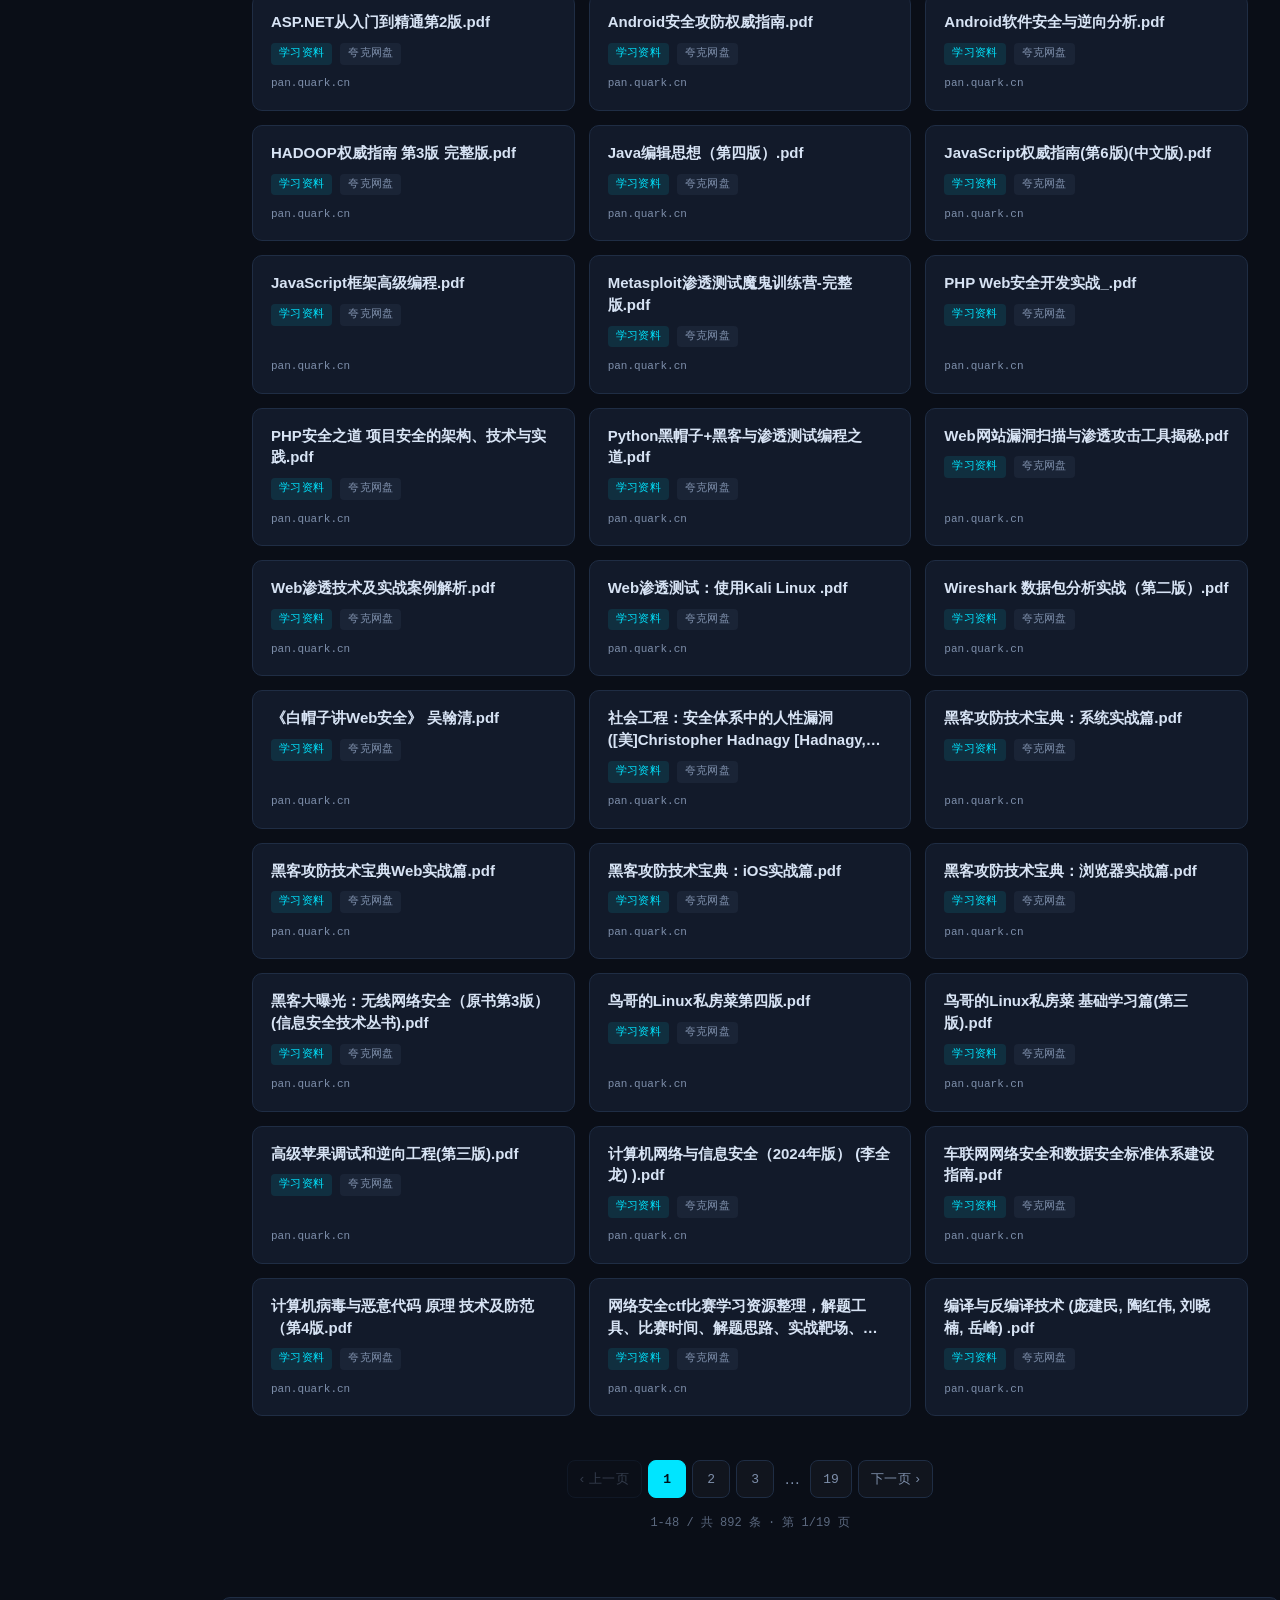
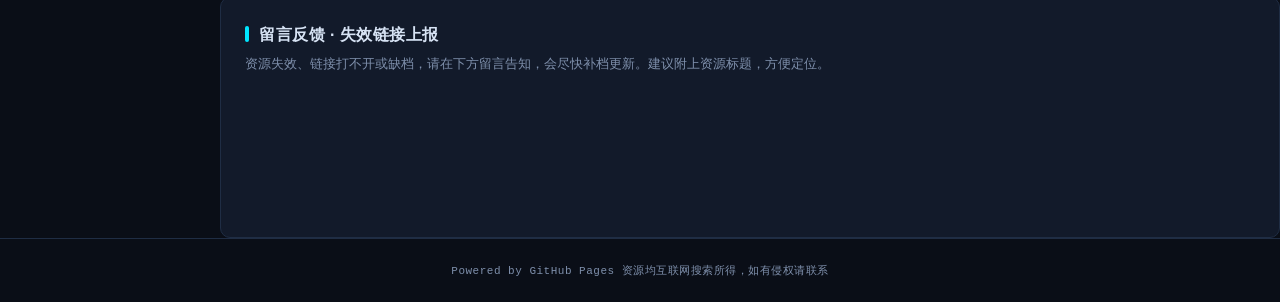
==== commit f45da76c: "Update index.html" ====
--- a/index.html
+++ b/index.html
@@ -41,7 +41,7 @@
     "@type": "WebSite",
     "name": "N0range资源站",
     "url": "https://n0range.fun/",
-    "description": "收录800+云盘资源的导航站，涵盖动漫、剧集、游戏、Windows软件、安卓应用、学习资料、漫画与轻小说，夸克/百度网盘链接持续更新。",
+    "description": "收录100T云盘资源的导航站，涵盖动漫、剧集、游戏、Windows软件、安卓应用、学习资料、漫画与轻小说，夸克/百度网盘链接持续更新。",
     "inLanguage": "zh-CN"
   }
   </script>
@@ -144,7 +144,7 @@
   </section>
 
   <footer class="footer">
-    <span>Powered by GitHub Pages</span>
+    <span>Powered by GitHub Pages 资源均互联网搜索所得，如有侵权请联系</span>
   </footer>
 
   <!-- 无 JS 时的文本回退，便于不执行 JS 的爬虫与用户获取站点核心信息 -->
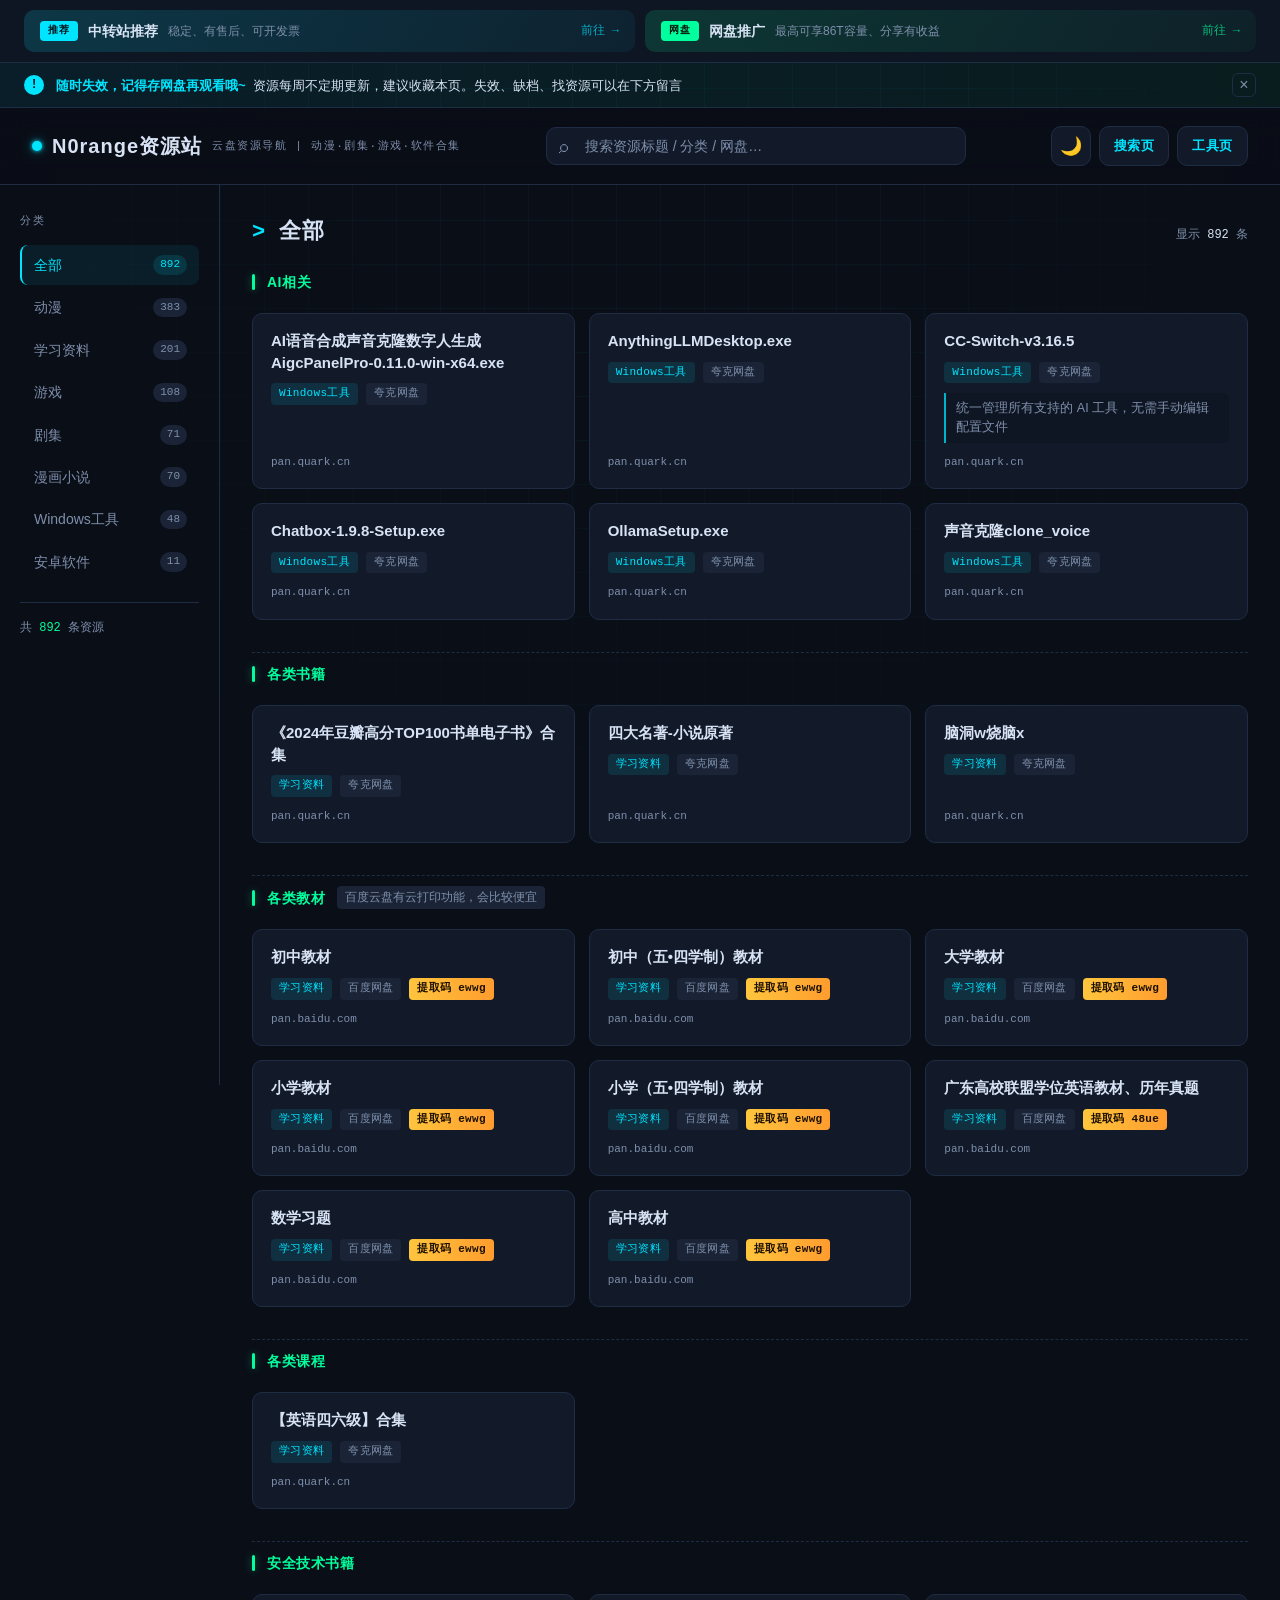
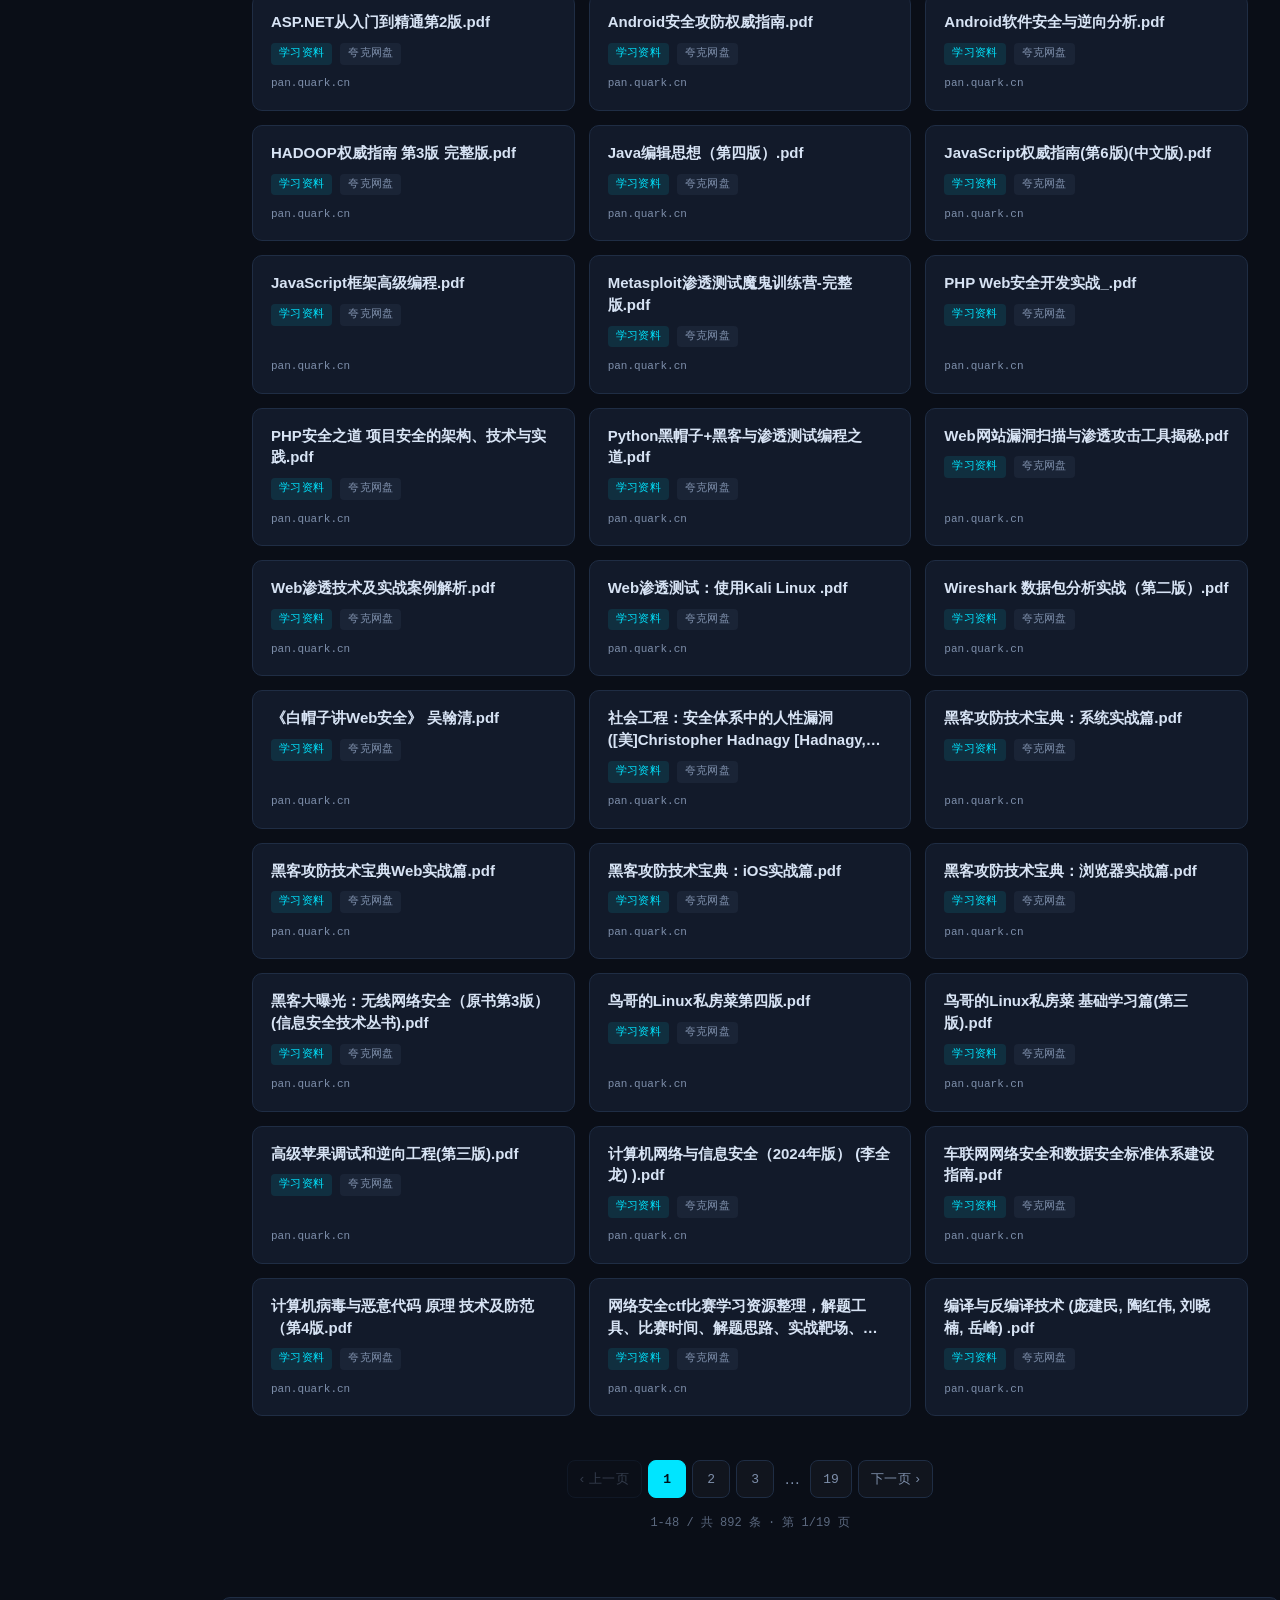
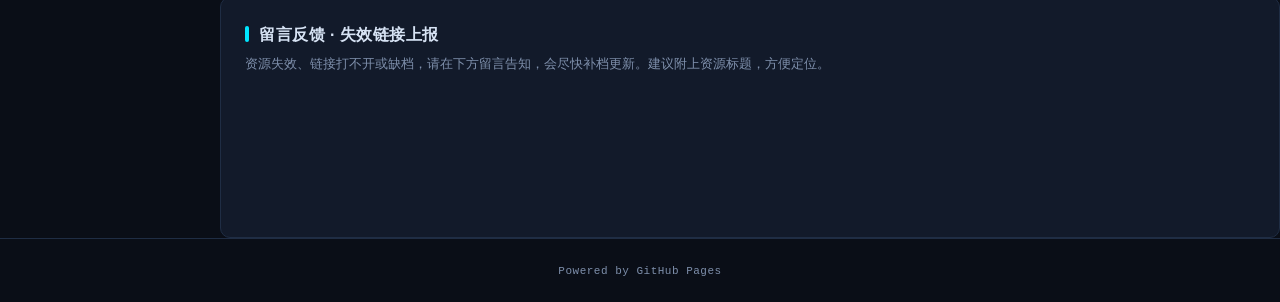
==== commit 9684302c: "Revert commits f45da76..f45da76 This reverts 1 commit(s) from f45da76 to f45da76.  Reverted commits:" ====
--- a/index.html
+++ b/index.html
@@ -41,7 +41,7 @@
     "@type": "WebSite",
     "name": "N0range资源站",
     "url": "https://n0range.fun/",
-    "description": "收录100T云盘资源的导航站，涵盖动漫、剧集、游戏、Windows软件、安卓应用、学习资料、漫画与轻小说，夸克/百度网盘链接持续更新。",
+    "description": "收录800+云盘资源的导航站，涵盖动漫、剧集、游戏、Windows软件、安卓应用、学习资料、漫画与轻小说，夸克/百度网盘链接持续更新。",
     "inLanguage": "zh-CN"
   }
   </script>
@@ -144,7 +144,7 @@
   </section>
 
   <footer class="footer">
-    <span>Powered by GitHub Pages 资源均互联网搜索所得，如有侵权请联系</span>
+    <span>Powered by GitHub Pages</span>
   </footer>
 
   <!-- 无 JS 时的文本回退，便于不执行 JS 的爬虫与用户获取站点核心信息 -->
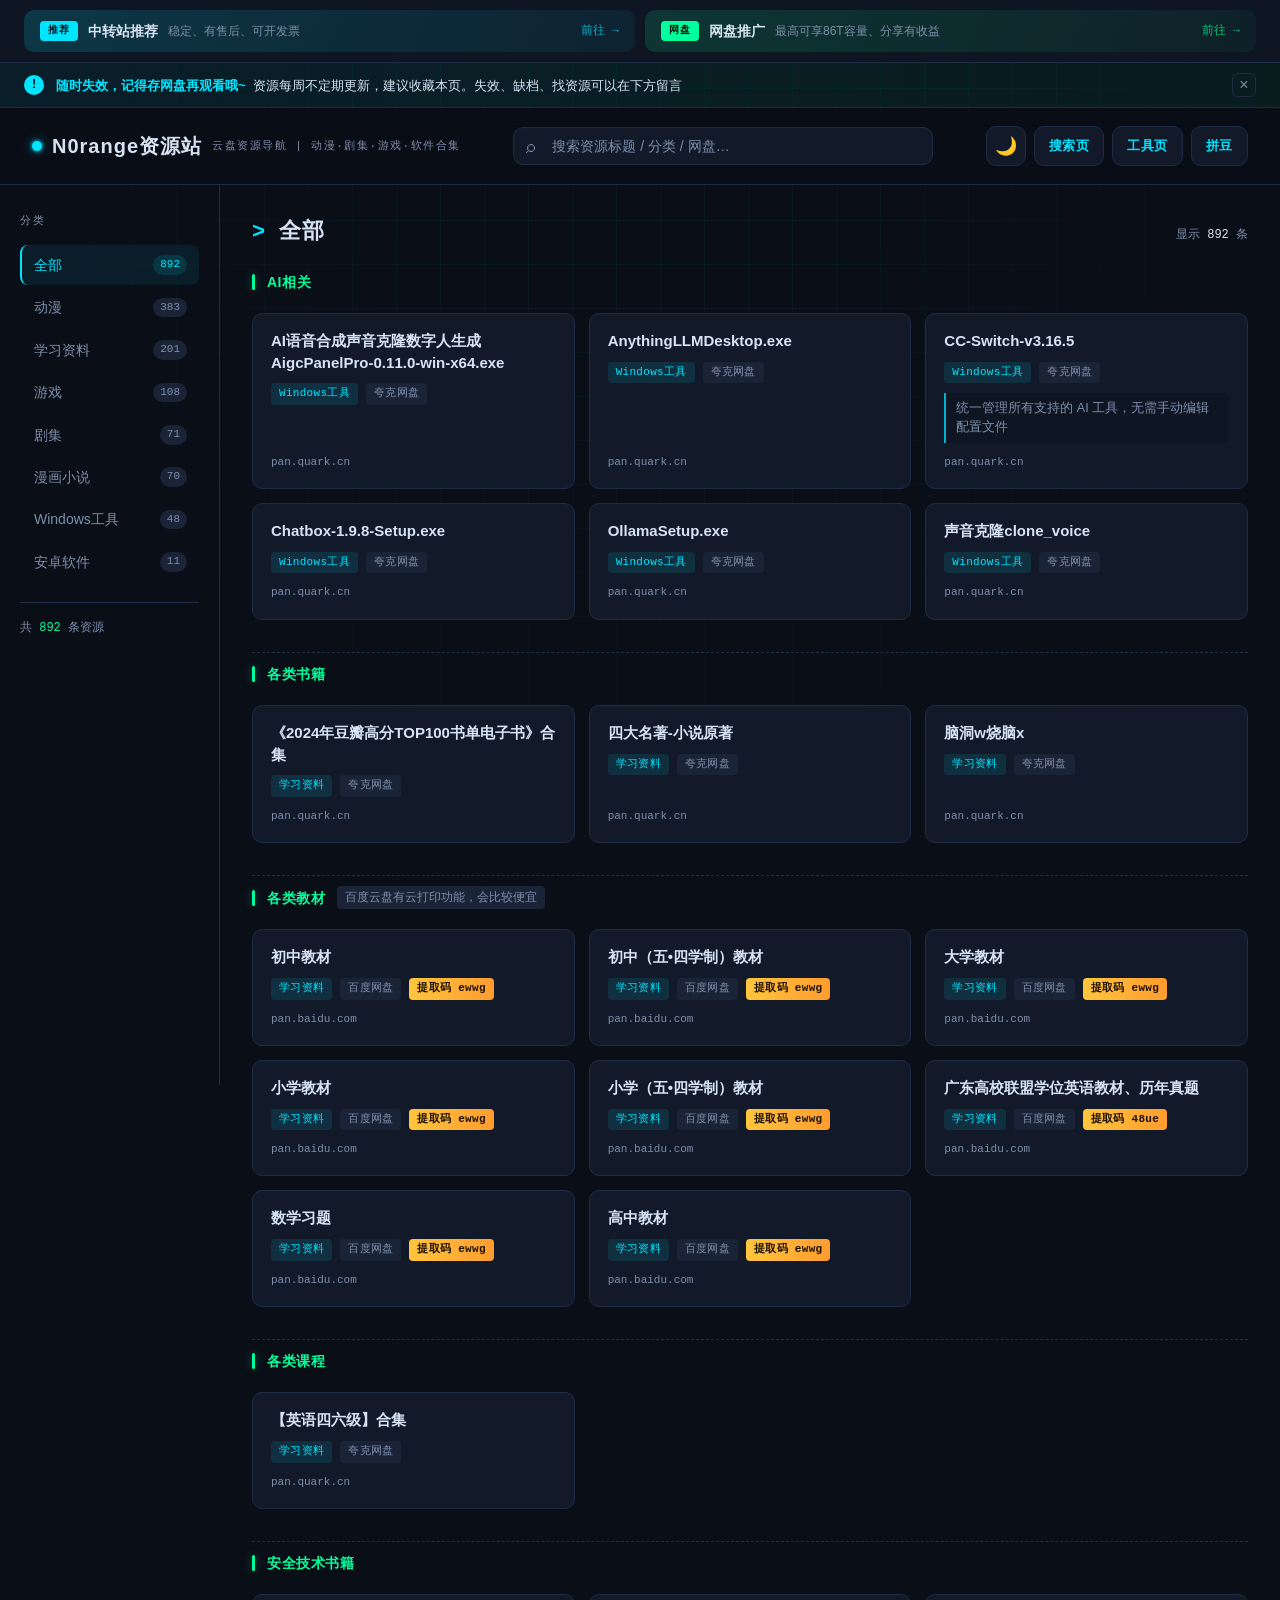
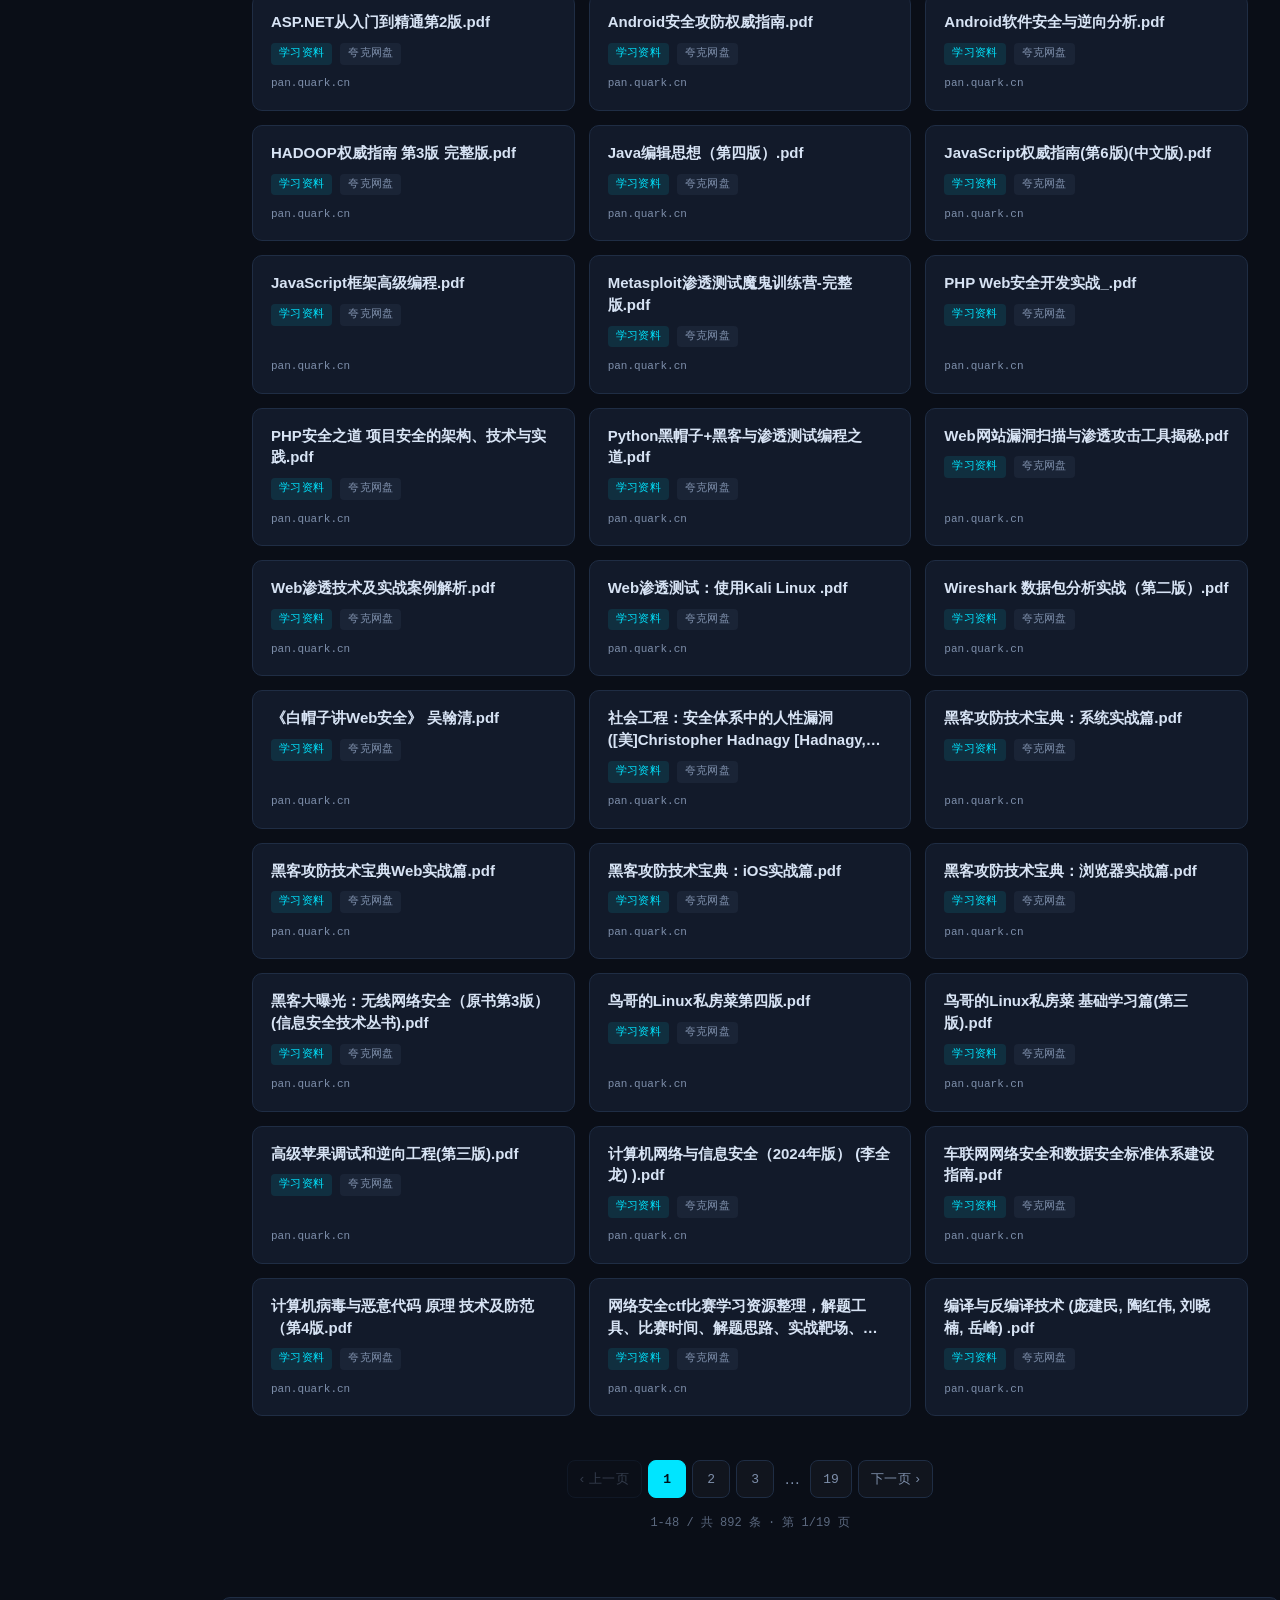
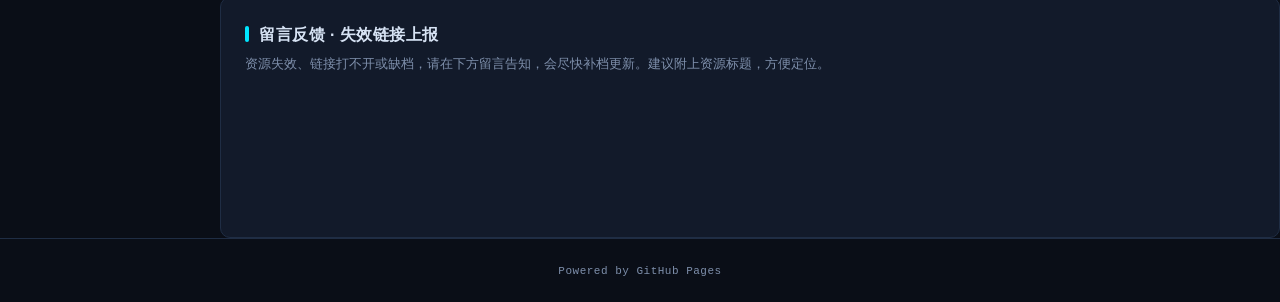
==== commit e034b484: "feat: SEO优化 Co-authored-by: traeagent <traeagent@users.noreply.github.com>" ====
--- a/index.html
+++ b/index.html
@@ -102,7 +102,8 @@
         <span class="theme-toggle-icon">🌙</span>
       </button>
       <a href="search.html" class="nav-link" title="搜索页">搜索页</a>
-      <a href="tools.html" class="nav-link" title="工具页">工具页</a>
+    <a href="tools.html" class="nav-link" title="工具页">工具页</a>
+    <a href="perler-beads/" class="nav-link" title="拼豆底稿生成器">拼豆</a>
     </div>
   </header>
 
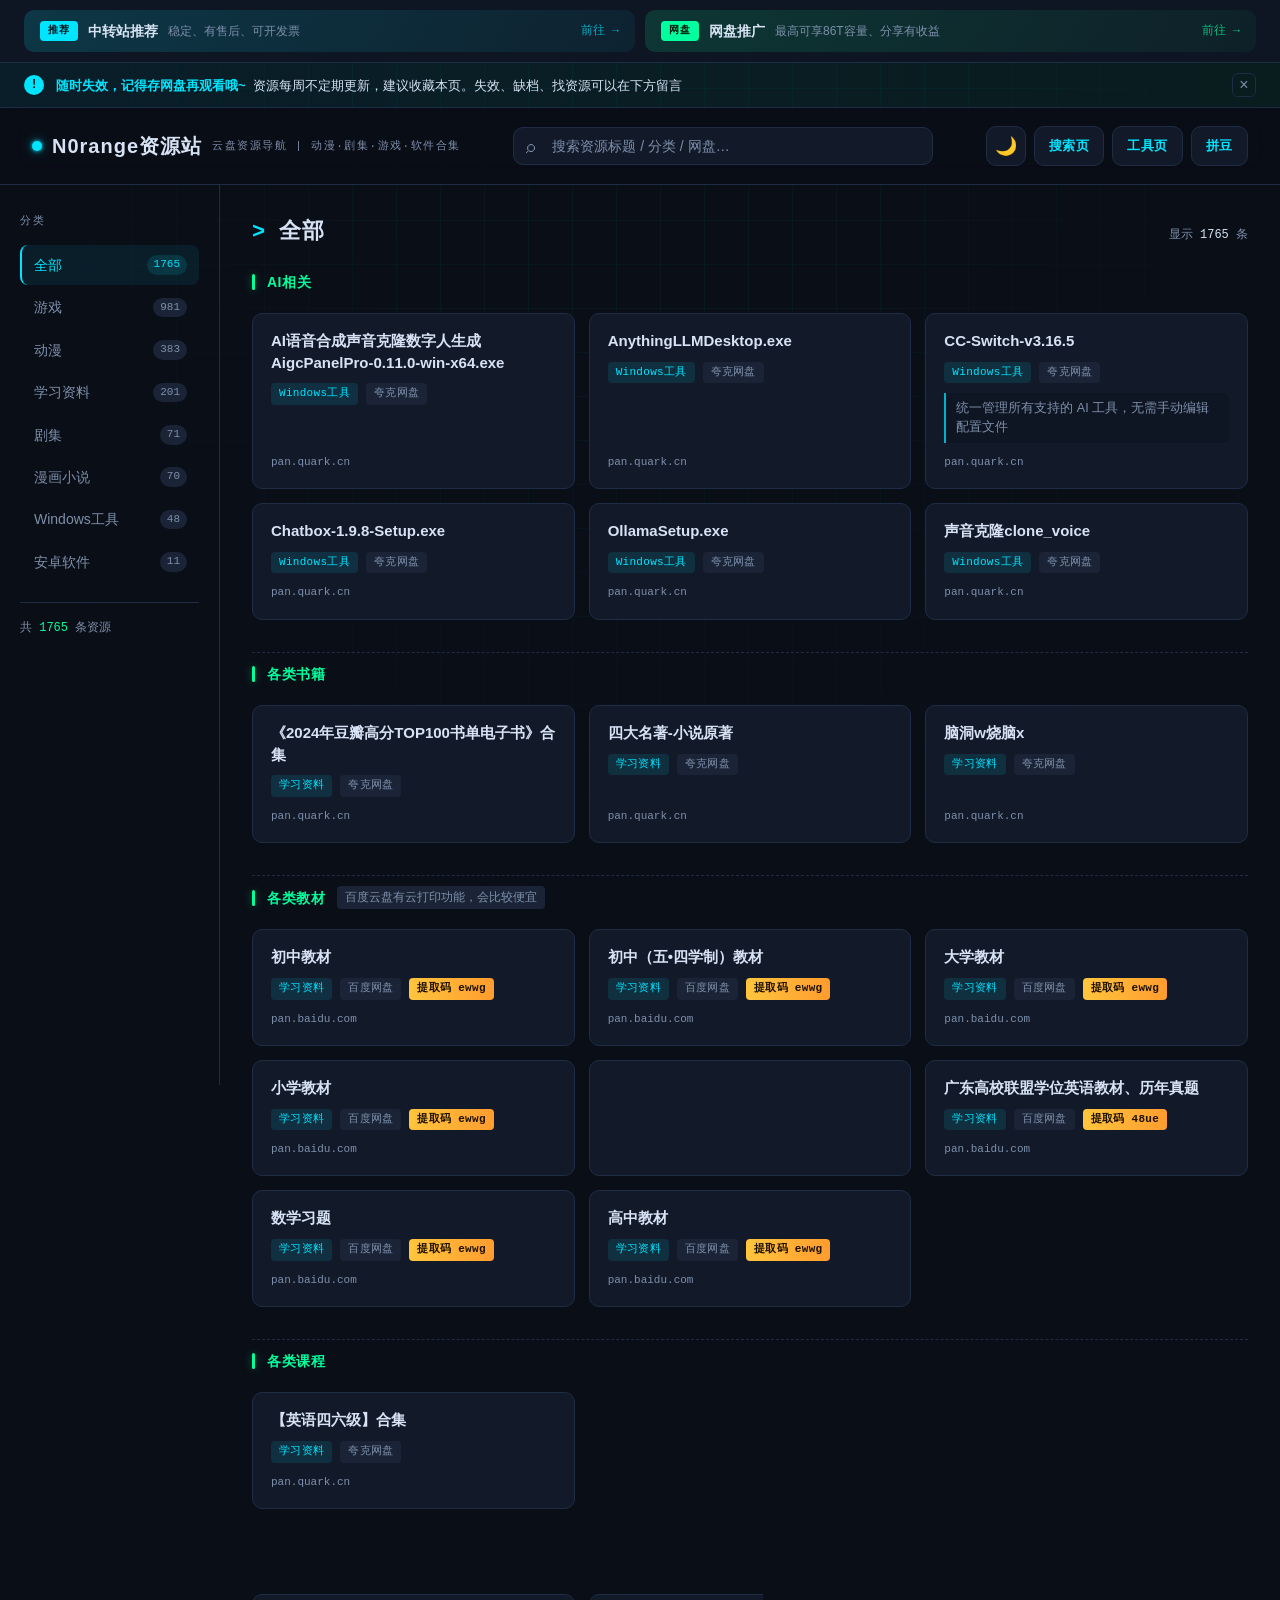
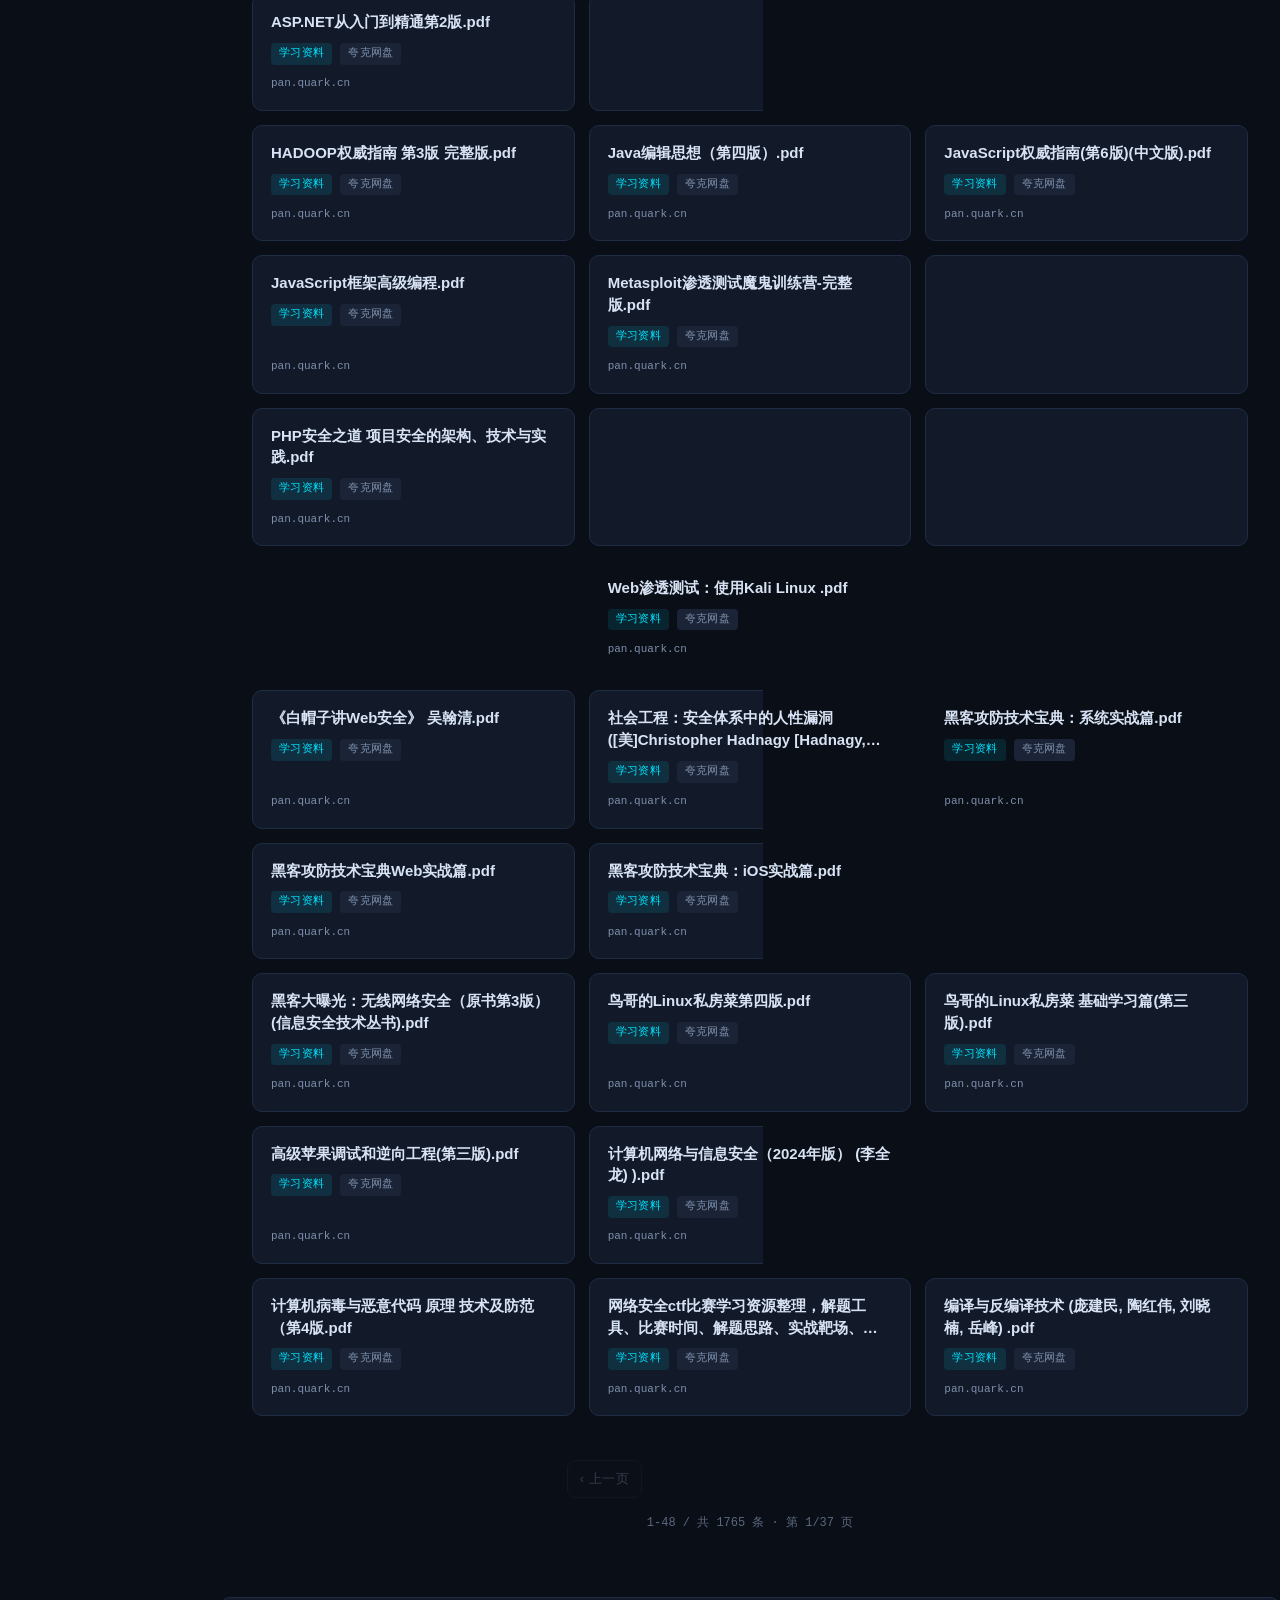
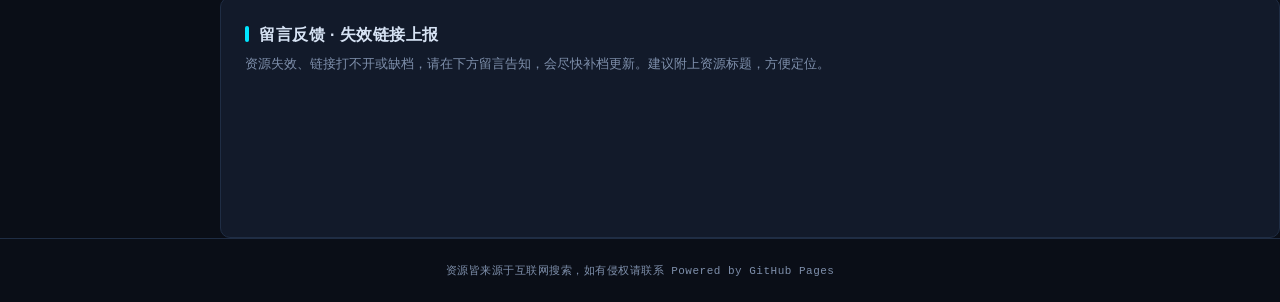
==== commit 9d94e340: "feat: SEO优化 Co-authored-by: traeagent <traeagent@users.noreply.github.com>" ====
--- a/index.html
+++ b/index.html
@@ -145,6 +145,7 @@
   </section>
 
   <footer class="footer">
+    <span>资源皆来源于互联网搜索，如有侵权请联系</span>
     <span>Powered by GitHub Pages</span>
   </footer>
 
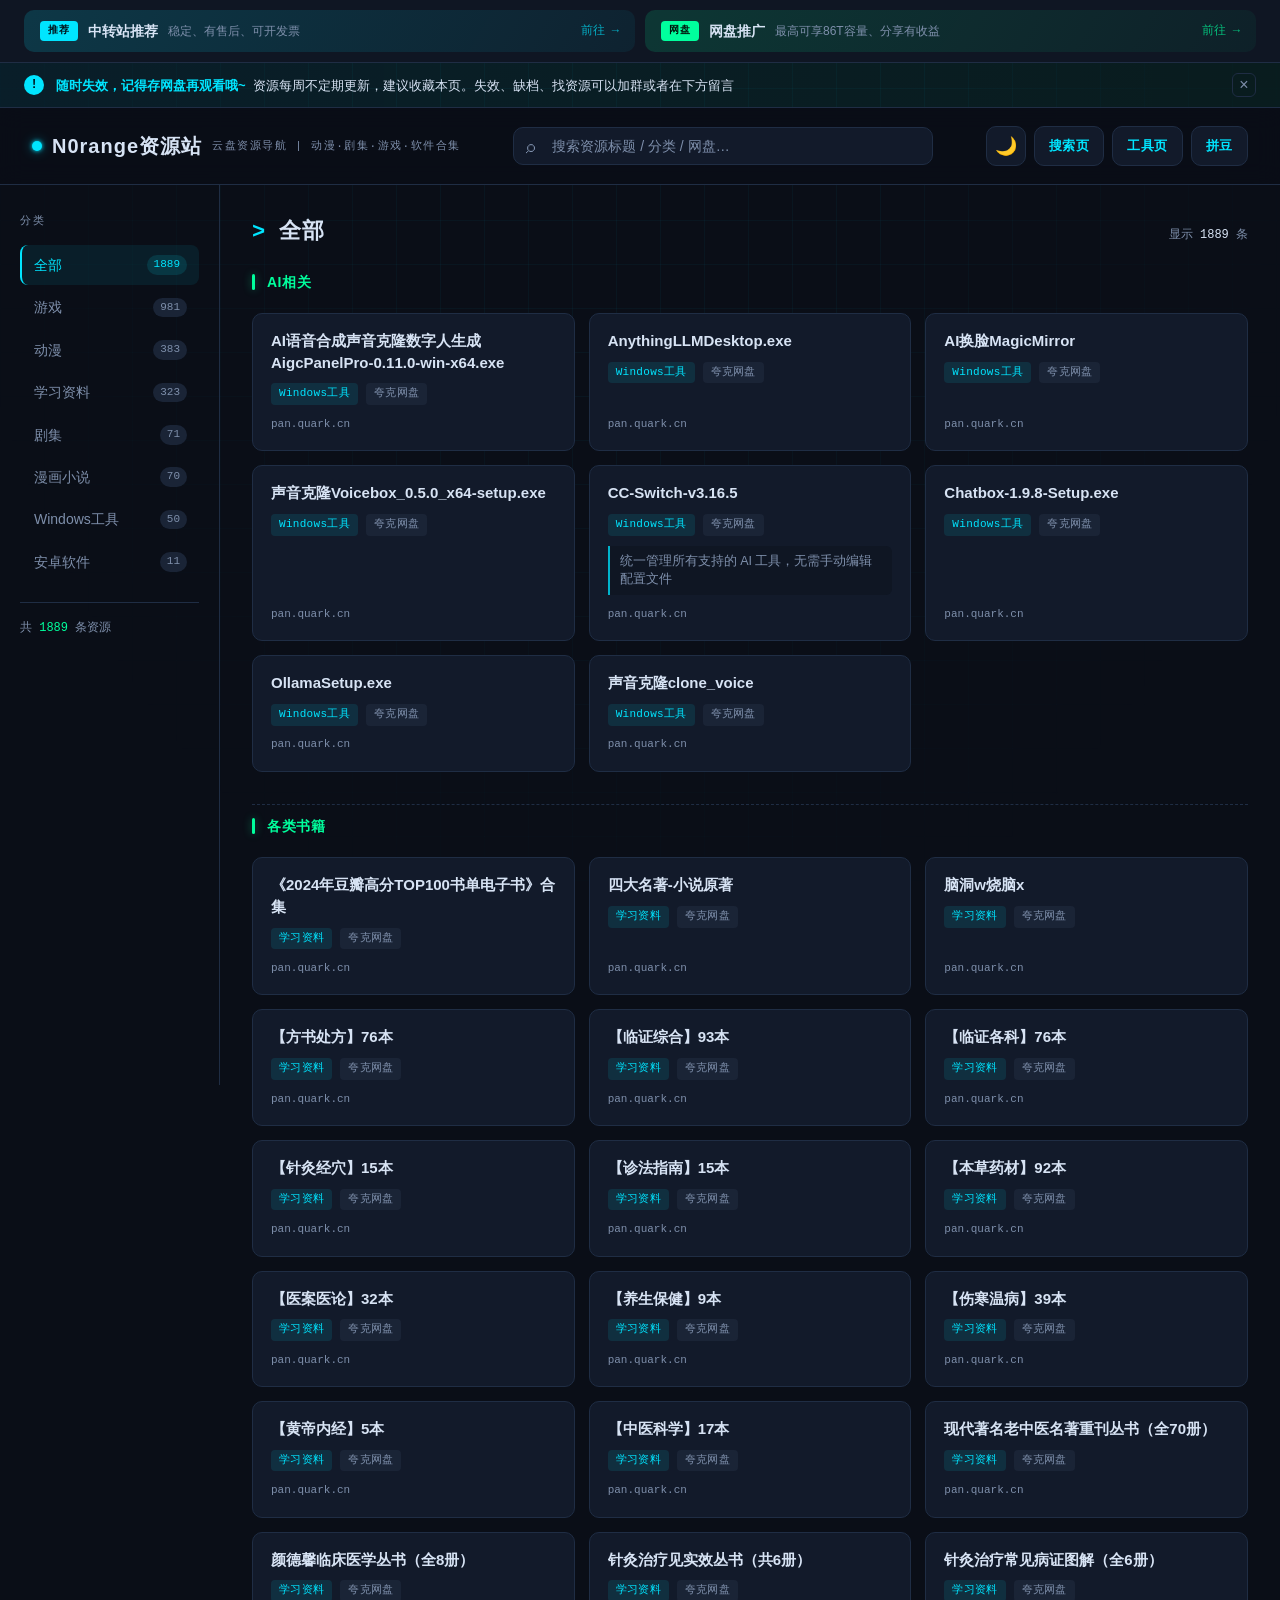
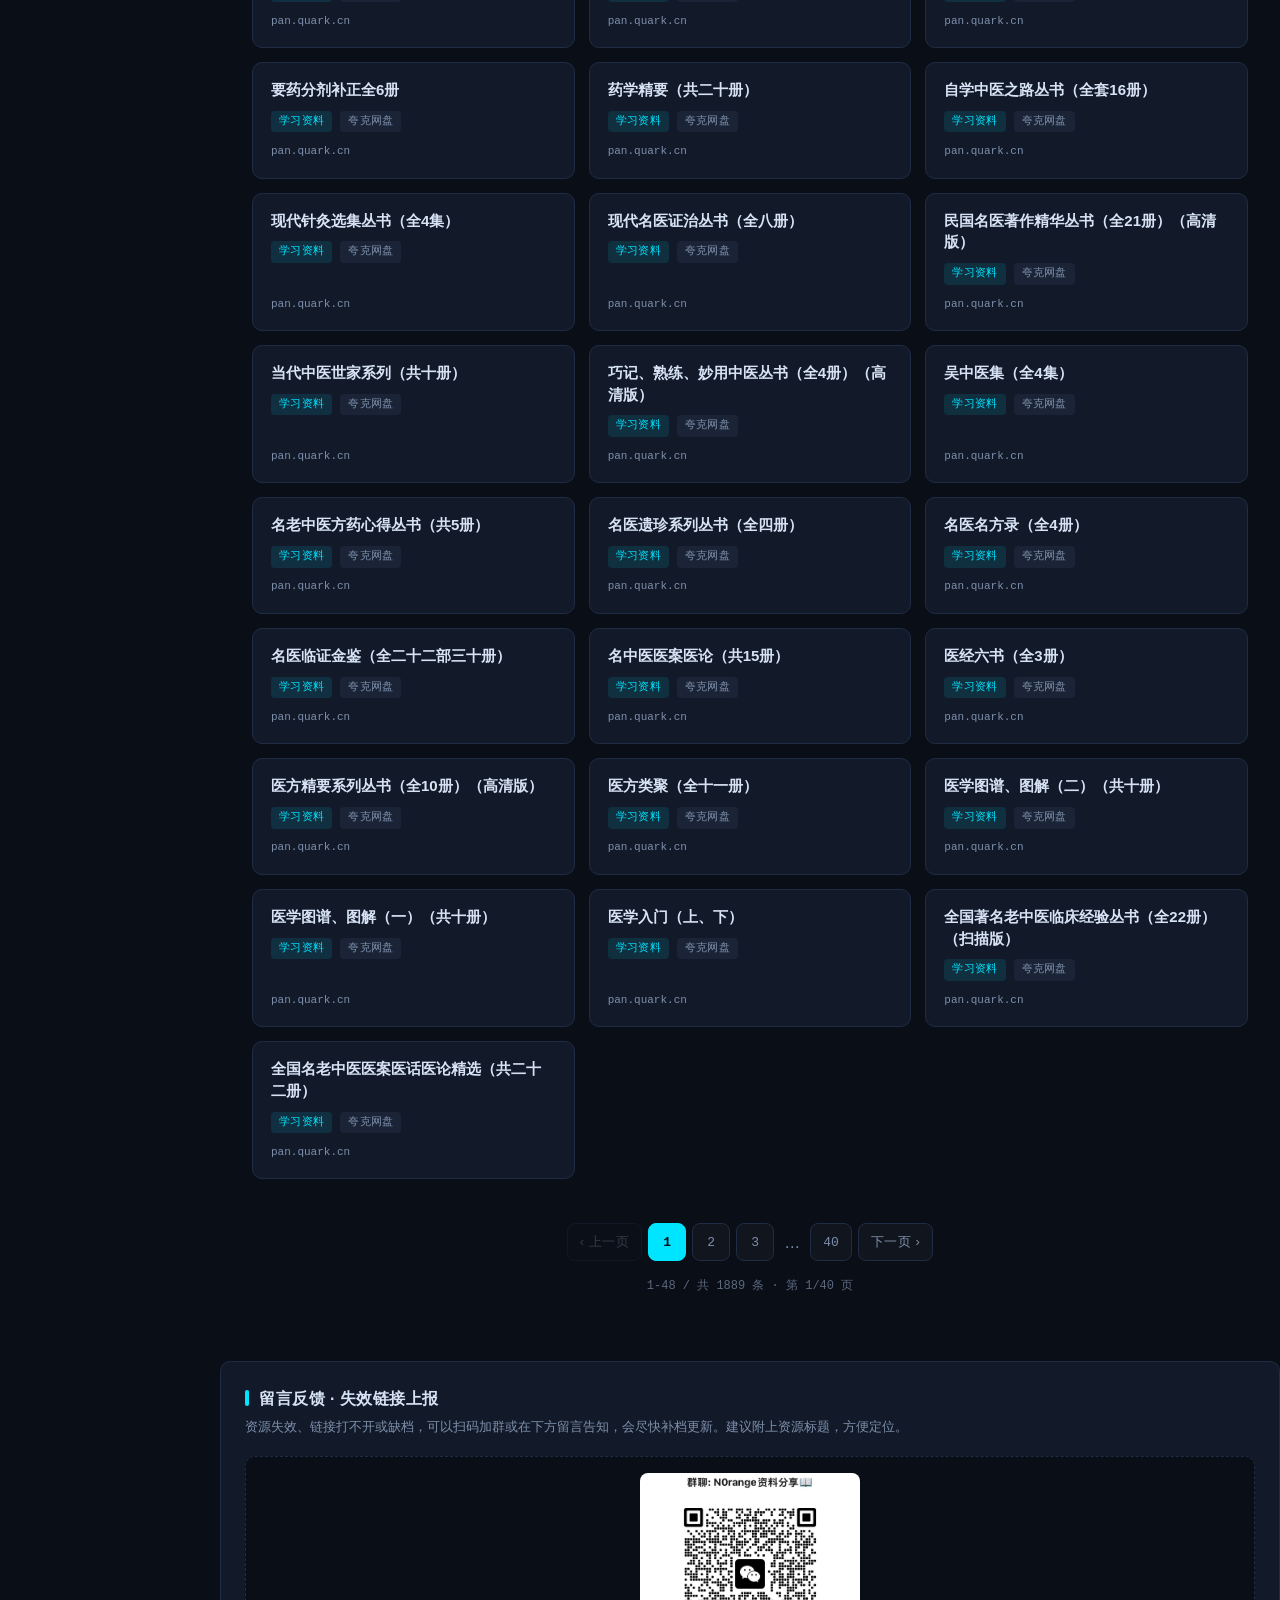
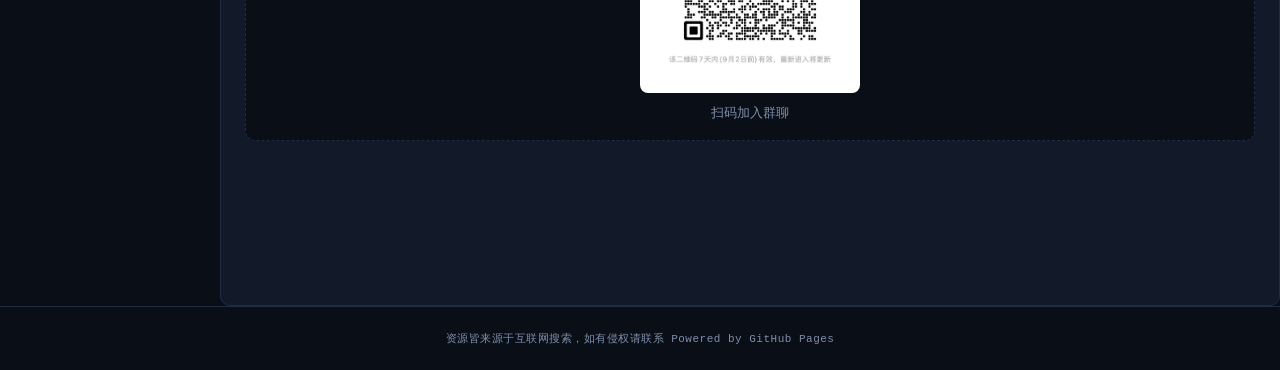
==== commit 23f10f53: "feat: SEO优化 Co-authored-by: traeagent <traeagent@users.noreply.github.com>" ====
--- a/index.html
+++ b/index.html
@@ -81,7 +81,7 @@
     <span class="banner-icon">!</span>
     <div class="banner-text">
       <strong>随时失效，记得存网盘再观看哦~</strong>
-      资源每周不定期更新，建议收藏本页。失效、缺档、找资源可以在下方留言
+      资源每周不定期更新，建议收藏本页。失效、缺档、找资源可以加群或者在下方留言
     </div>
     <button class="banner-close" aria-label="关闭">×</button>
   </div>
@@ -138,7 +138,11 @@
     <div class="comments-inner">
       <div class="comments-head">
         <h2 class="comments-title">留言反馈 · 失效链接上报</h2>
-        <p class="comments-desc">资源失效、链接打不开或缺档，请在下方留言告知，会尽快补档更新。建议附上资源标题，方便定位。</p>
+        <p class="comments-desc">资源失效、链接打不开或缺档，可以扫码加群或在下方留言告知，会尽快补档更新。建议附上资源标题，方便定位。</p>
+      </div>
+      <div class="group-qr">
+        <img src="1.jpg" alt="群聊二维码" loading="lazy" width="220" height="220">
+        <p class="group-qr-tip">扫码加入群聊</p>
       </div>
       <div class="giscus"></div>
     </div>
@@ -155,7 +159,7 @@
       <h2 style="color:#00e5ff;font-size:20px;">N0range资源站 · 云盘资源导航</h2>
       <p>N0range资源站收录 800+ 云盘资源，涵盖动漫、剧集、游戏、Windows软件、安卓应用、学习资料、漫画与轻小说，夸克网盘 / 百度网盘链接每周不定期更新。</p>
       <p>本站资源列表需启用 JavaScript 后才能浏览与搜索，请在浏览器设置中开启 JavaScript 后刷新本页。</p>
-      <p>资源失效、缺档、找资源可以在下方留言</p>
+      <p>资源失效、缺档、找资源可以加群或者在下方留言</p>
     </div>
   </noscript>
 
--- a/style.css
+++ b/style.css
@@ -622,6 +622,28 @@
   color: var(--text-dim);
 }
 .giscus { min-height: 120px; }
+.group-qr {
+  margin-bottom: 20px;
+  padding: 16px;
+  text-align: center;
+  background: var(--bg);
+  border: 1px dashed var(--border);
+  border-radius: var(--radius);
+}
+.group-qr img {
+  display: block;
+  width: 220px;
+  height: 220px;
+  margin: 0 auto;
+  object-fit: contain;
+  background: #fff;
+  border-radius: 8px;
+}
+.group-qr-tip {
+  margin-top: 10px;
+  font-size: 13px;
+  color: var(--text-dim);
+}
 .giscus-pending {
   padding: 24px 0;
   text-align: center;
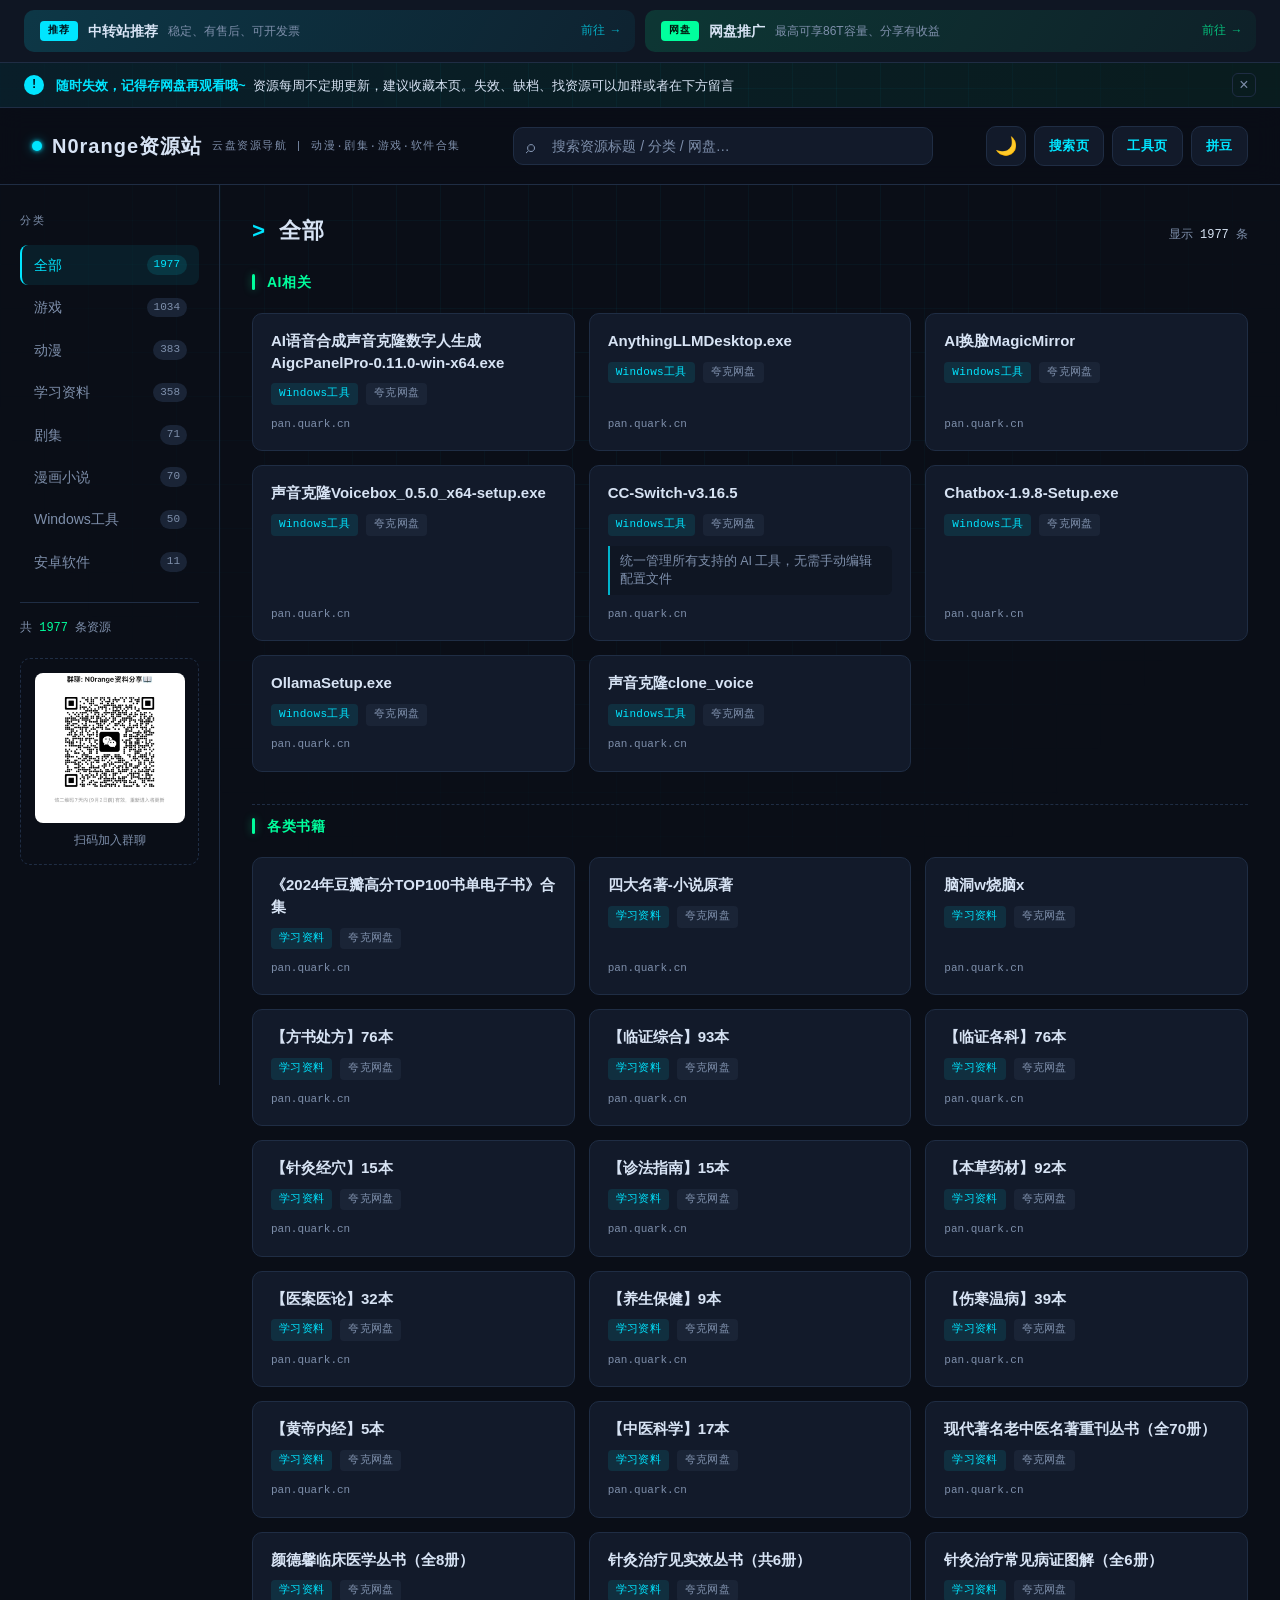
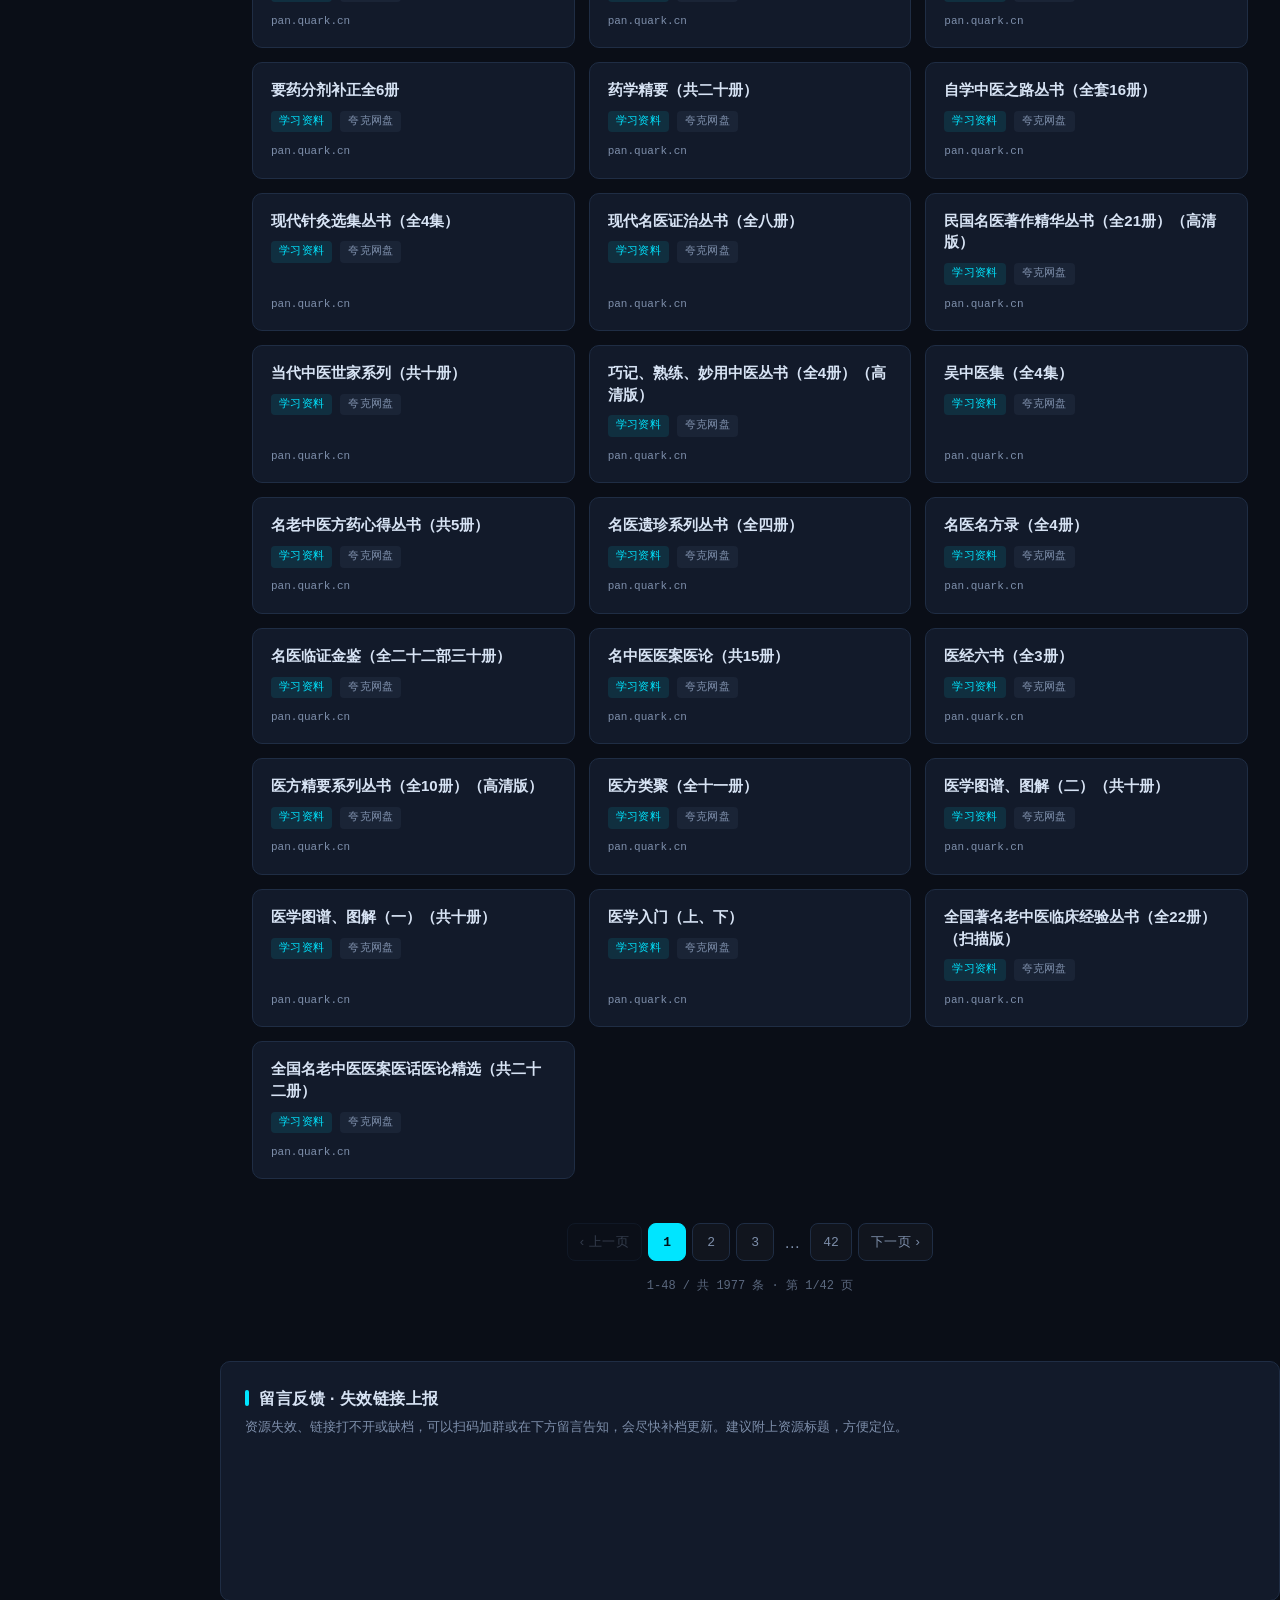
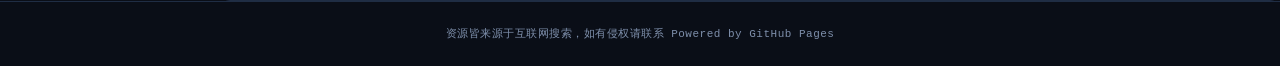
==== commit 013b8e44: "feat: SEO优化 Co-authored-by: traeagent <traeagent@users.noreply.github.com>" ====
--- a/index.html
+++ b/index.html
@@ -116,6 +116,10 @@
       <div class="sidebar-stat">
         共 <span id="total-count">0</span> 条资源
       </div>
+      <div class="group-qr">
+        <img src="1.jpg" alt="群聊二维码" loading="lazy" width="150" height="150">
+        <p class="group-qr-tip">扫码加入群聊</p>
+      </div>
     </aside>
 
     <!-- 内容区 -->
@@ -139,10 +143,6 @@
       <div class="comments-head">
         <h2 class="comments-title">留言反馈 · 失效链接上报</h2>
         <p class="comments-desc">资源失效、链接打不开或缺档，可以扫码加群或在下方留言告知，会尽快补档更新。建议附上资源标题，方便定位。</p>
-      </div>
-      <div class="group-qr">
-        <img src="1.jpg" alt="群聊二维码" loading="lazy" width="220" height="220">
-        <p class="group-qr-tip">扫码加入群聊</p>
       </div>
       <div class="giscus"></div>
     </div>
--- a/style.css
+++ b/style.css
@@ -623,8 +623,8 @@
 }
 .giscus { min-height: 120px; }
 .group-qr {
-  margin-bottom: 20px;
-  padding: 16px;
+  margin-top: 20px;
+  padding: 14px 10px;
   text-align: center;
   background: var(--bg);
   border: 1px dashed var(--border);
@@ -632,16 +632,16 @@
 }
 .group-qr img {
   display: block;
-  width: 220px;
-  height: 220px;
+  width: 150px;
+  height: 150px;
   margin: 0 auto;
   object-fit: contain;
   background: #fff;
   border-radius: 8px;
 }
 .group-qr-tip {
-  margin-top: 10px;
-  font-size: 13px;
+  margin-top: 8px;
+  font-size: 12px;
   color: var(--text-dim);
 }
 .giscus-pending {
